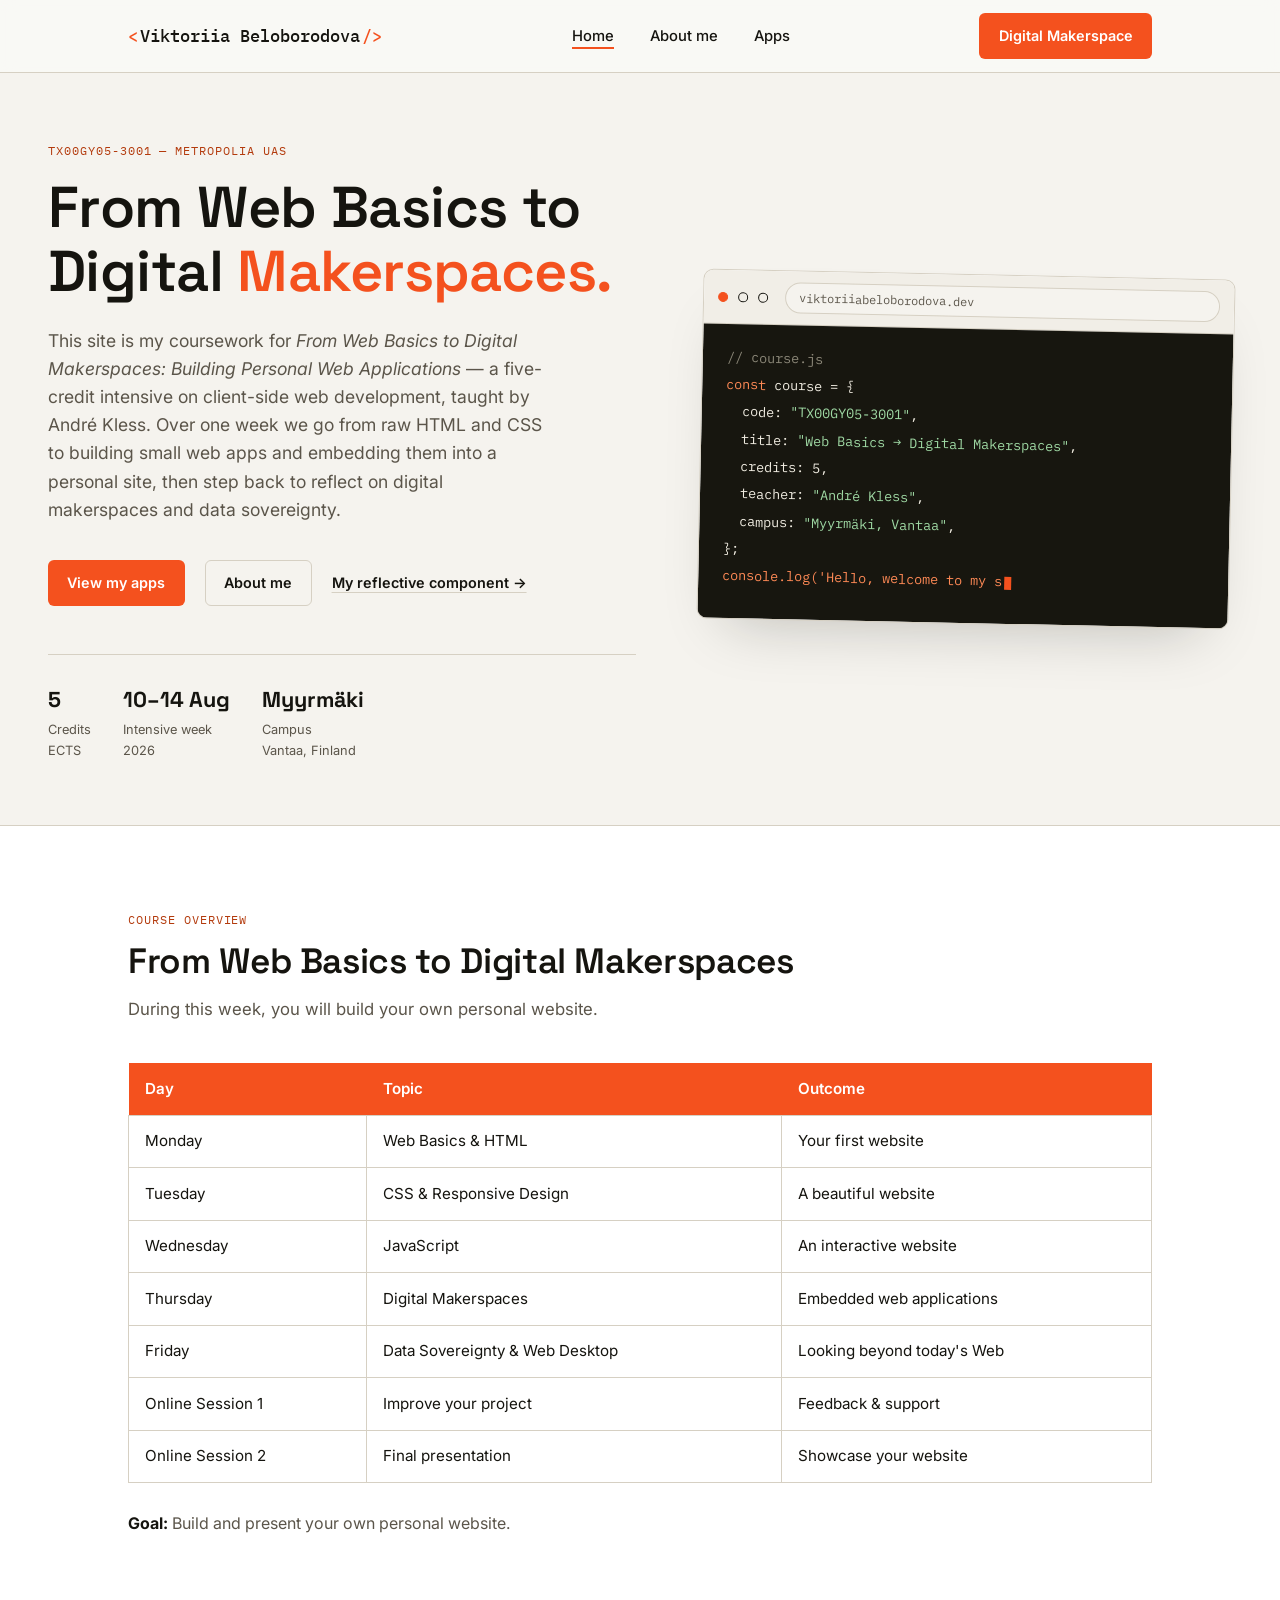
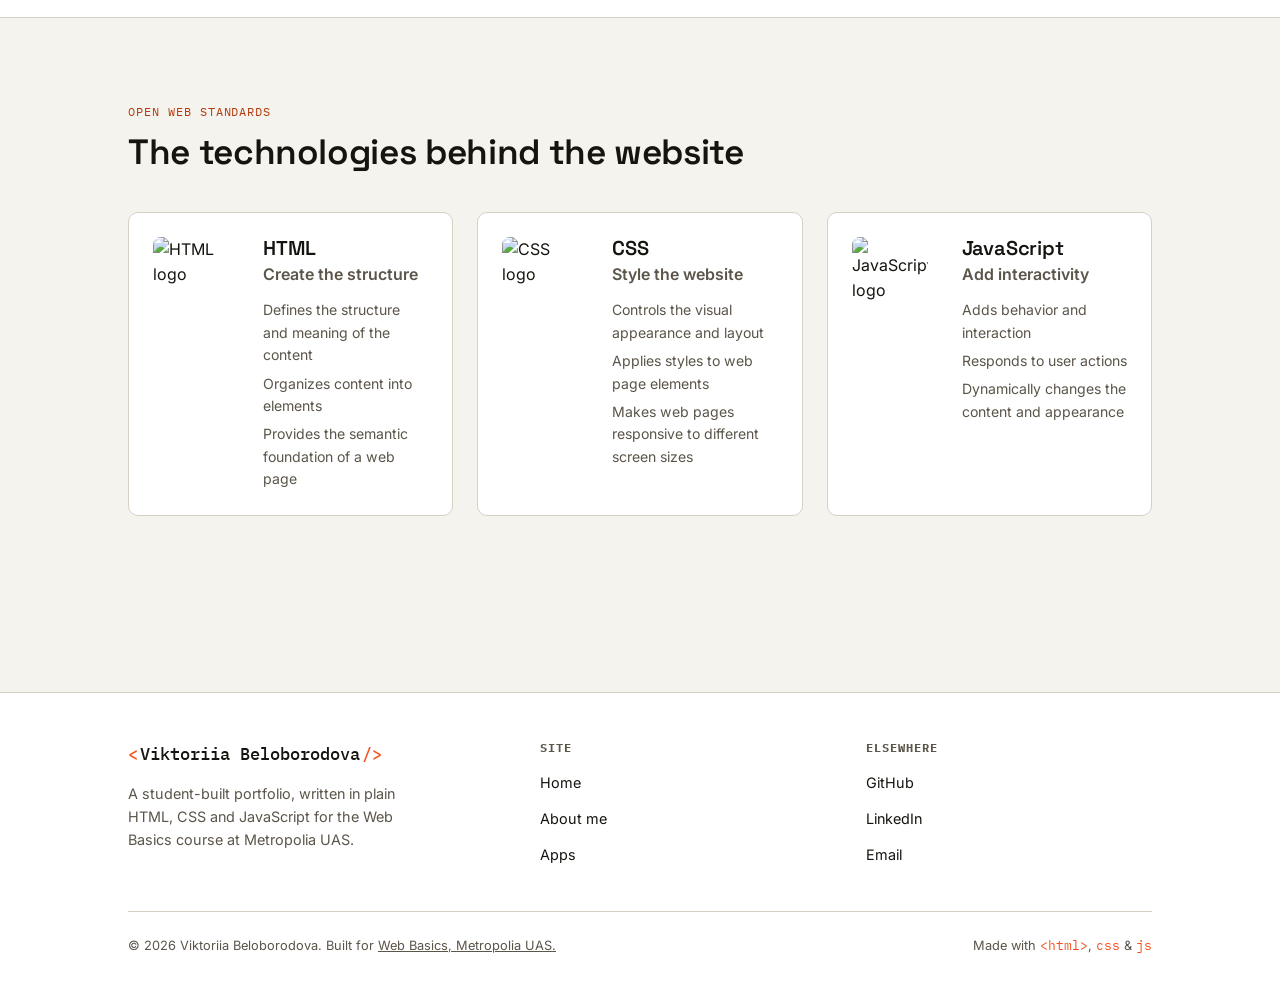
==== index.html @ 2a0fce4f "Add initial portfolio website structure and functionality" ====
<!DOCTYPE html>
<html lang="en">
<head>
  <meta charset="UTF-8" />
  <meta name="viewport" content="width=device-width, initial-scale=1.0" />
  <title>Viktoriia Beloborodova — Front-End Developer</title>
  <meta name="description" content="Personal portfolio of Viktoriia Beloborodova, a web basics student at Metropolia UAS building small, useful things with HTML, CSS and JavaScript." />

  <link rel="preconnect" href="https://fonts.googleapis.com">
  <link rel="preconnect" href="https://fonts.gstatic.com" crossorigin>
  <link href="https://fonts.googleapis.com/css2?family=Space+Grotesk:wght@500;600;700&family=Inter:wght@400;500;600&family=IBM+Plex+Mono:wght@400;500&display=swap" rel="stylesheet">
  <link rel="icon" href="assets/favicon.svg" type="image/svg+xml">

  <link rel="stylesheet" href="css/reset.css" />
  <link rel="stylesheet" href="css/styles.css" />
</head>
<body>
  <!-- === HEADER === -->
  <header class="site-header">
    <div class="wrap">
      <a href="index.html" class="logo" aria-label="Viktoriia Beloborodova, home">
        <span class="tag">&lt;</span>Viktoriia Beloborodova<span class="tag">/&gt;</span>
      </a>

      <nav class="main-nav" id="main-nav">
        <ul>
          <li><a class="main-nav-link" href="index.html" aria-current="page">Home</a></li>
          <li><a class="main-nav-link" href="about.html">About me</a></li>
          <li><a class="main-nav-link" href="apps.html">Apps</a></li>
        </ul>
        <div class="header-actions">
          <a href="https://ccmjs.github.io/digital-makerspace/?view=home&lang=en" class="btn btn-primary" target="_blank" rel="noopener noreferrer">Digital Makerspace</a>
        </div>
      </nav>
      
      <button class="nav-toggle" id="nav-toggle" aria-expanded="false" aria-controls="main-nav" aria-label="Toggle navigation menu">
        <span></span>
      </button>
    </div>
  </header>

  <main>
    <!-- === HERO === -->
    <section class="hero">
      <div class="wrap">
        <div class="hero-copy">
          <span class="eyebrow">TX00GY05-3001 — Metropolia UAS</span>
          <h1 class="hero-title">From Web Basics to<br>Digital <span class="accent">Makerspaces.</span></h1>
          <p class="hero-lede">
            This site is my coursework for <em>From Web Basics to Digital
            Makerspaces: Building Personal Web Applications</em> — a five-credit
            intensive on client-side web development, taught by André Kless.
            Over one week we go from raw HTML and CSS to building small web
            apps and embedding them into a personal site, then step back to
            reflect on digital makerspaces and data sovereignty.
          </p>

          <div class="hero-actions">
            <a href="apps.html" class="btn btn-primary">View my apps</a>
            <a href="about.html" class="btn btn-ghost">About me</a>
            <a href="" class="link-inline">My reflective component →</a>
          </div>

          <div class="hero-meta">
            <div>
              <strong>5</strong>
              <span>Credits<br>ECTS</span>
            </div>
            <div>
              <strong>10–14 Aug</strong>
              <span>Intensive week<br>2026</span>
            </div>
            <div>
              <strong>Myyrmäki</strong>
              <span>Campus<br>Vantaa, Finland</span>
            </div>
          </div>
        </div>

        <div class="browser-mock" aria-hidden="true">
          <div class="browser-chrome">
            <span class="browser-dot filled"></span>
            <span class="browser-dot"></span>
            <span class="browser-dot"></span>
            <span class="browser-address">viktoriiabeloborodova.dev</span>
          </div>
          <div class="browser-body">
            <span class="line comment">// course.js</span>
            <span class="line"><span class="tag">const</span> course = {</span>
            <span class="line">&nbsp;&nbsp;code: <span class="str">"TX00GY05-3001"</span>,</span>
            <span class="line">&nbsp;&nbsp;title: <span class="str">"Web Basics → Digital Makerspaces"</span>,</span>
            <span class="line">&nbsp;&nbsp;credits: 5,</span>
            <span class="line">&nbsp;&nbsp;teacher: <span class="str">"André Kless"</span>,</span>
            <span class="line">&nbsp;&nbsp;campus: <span class="str">"Myyrmäki, Vantaa"</span>,</span>
            <span class="line">};</span>
            <span class="line"></span>
            <span class="line" id="typed-line"></span>
          </div>
        </div>
      </div>
    </section>

    <section class="course-overview">
      <div class="wrap">
        <div class="section-heading">
          <span class="eyebrow">COURSE OVERVIEW</span>
          <h2>From Web Basics to Digital Makerspaces</h2>
          <p>
            During this week, you will build your own personal website.
          </p>
        </div>

        <div class="course-table-wrap">
          <table class="course-table">
            <thead>
              <tr>
                <th>Day</th>
                <th>Topic</th>
                <th>Outcome</th>
              </tr>
            </thead>
            <tbody>
              <tr>
                <td>Monday</td>
                <td>Web Basics &amp; HTML</td>
                <td>Your first website</td>
              </tr>
              <tr>
                <td>Tuesday</td>
                <td>CSS &amp; Responsive Design</td>
                <td>A beautiful website</td>
              </tr>
              <tr>
                <td>Wednesday</td>
                <td>JavaScript</td>
                <td>An interactive website</td>
              </tr>
              <tr>
                <td>Thursday</td>
                <td>Digital Makerspaces</td>
                <td>Embedded web applications</td>
              </tr>
              <tr>
                <td>Friday</td>
                <td>Data Sovereignty &amp; Web Desktop</td>
                <td>Looking beyond today's Web</td>
              </tr>
              <tr>
                <td>Online Session 1</td>
                <td>Improve your project</td>
                <td>Feedback &amp; support</td>
              </tr>
              <tr>
                <td>Online Session 2</td>
                <td>Final presentation</td>
                <td>Showcase your website</td>
              </tr>
            </tbody>
          </table>
        </div>

        <div class="course-goal">
          <strong>Goal:</strong> Build and present your own personal website.
        </div>
      </div>
    </section>


    <section class="web-standards">
      <div class="wrap">
        <div class="section-heading">
          <span class="eyebrow">OPEN WEB STANDARDS</span>
          <h2>The technologies behind the website</h2>
        </div>

        <div class="standards-grid">

          <article class="standard-card">
            <img class="standard-icon" src="https://cdn.simpleicons.org/html5/E34F26" alt="HTML logo" />

            <div>
              <h3>HTML</h3>
              <p class="standard-title">Create the structure</p>
              <ul>
                <li>Defines the structure and meaning of the content</li>
                <li>Organizes content into elements</li>
                <li>Provides the semantic foundation of a web page</li>
              </ul>
            </div>
          </article>

          <article class="standard-card">
            <img class="standard-icon" src="https://cdn.simpleicons.org/css/1572B6" alt="CSS logo" />

            <div>
              <h3>CSS</h3>
              <p class="standard-title">Style the website</p>
              <ul>
                <li>Controls the visual appearance and layout</li>
                <li>Applies styles to web page elements</li>
                <li>Makes web pages responsive to different screen sizes</li>
              </ul>
            </div>
          </article>

          <article class="standard-card">
            <img class="standard-icon" src="https://cdn.simpleicons.org/javascript/F7DF1E" alt="JavaScript logo" />

            <div>
              <h3>JavaScript</h3>
              <p class="standard-title">Add interactivity</p>
              <ul>
                <li>Adds behavior and interaction</li>
                <li>Responds to user actions</li>
                <li>Dynamically changes the content and appearance</li>
              </ul>
            </div>
          </article>

        </div>
      </div>
    </section>
  </main>

  <!-- === FOOTER === -->
  <footer class="site-footer">
    <div class="wrap">
      <div class="footer-grid">
        <div class="footer-brand">
          <a href="index.html" class="logo">
            <span class="tag">&lt;</span>Viktoriia Beloborodova<span class="tag">/&gt;</span>
          </a>
          <p>A student-built portfolio, written in plain HTML, CSS and JavaScript for the Web Basics course at Metropolia UAS.</p>
        </div>

        <div class="footer-col">
          <h4>Site</h4>
          <ul>
            <li><a href="index.html">Home</a></li>
            <li><a href="about.html">About me</a></li>
            <li><a href="apps.html">Apps</a></li>
          </ul>
        </div>

        <div class="footer-col">
          <h4>Elsewhere</h4>
          <ul>
            <li><a href="https://github.com/" target="_blank" rel="noopener">GitHub</a></li>
            <li><a href="https://linkedin.com/" target="_blank" rel="noopener">LinkedIn</a></li>
            <li><a href="mailto:viktoriia.beloborodova@example.com">Email</a></li>
          </ul>
        </div>
      </div>

      <div class="footer-bottom">
        <span>© <span id="year"></span> Viktoriia Beloborodova. Built for <a href="https://www.metropolia.fi/en/study-at-metropolia/summer-studies/ict" target="_blank" rel="noopener">Web Basics, Metropolia UAS.</a></span>
        <span class="made-with">Made with <span class="tag">&lt;html&gt;</span>, <span class="tag">css</span> &amp; <span class="tag">js</span></span>
      </div>
    </div>
  </footer>

  <script src="js/script.js"></script>
</body>
</html>
---- css/styles.css ----
/* ============================================================
  DESIGN TOKENS
  ============================================================ */
:root {
  /* Color */
  --color-bg: #f5f3ee;
  --color-bg-alt: #ffffff;
  --color-text: #15140f;
  --color-text-muted: #5b554a;
  --color-line: #d6d0c3;
  --color-orange: #f4511e;
  --color-orange-deep: #b33a0c;
  --color-orange-tint: #ffe3d5;

  /* Type */
  --font-display: "Space Grotesk", "Arial Narrow", sans-serif;
  --font-body: "Inter", -apple-system, BlinkMacSystemFont, sans-serif;
  --font-mono: "IBM Plex Mono", "Courier New", monospace;

  /* Layout */
  --max-width: 1120px;
  --max-width-hero: 1300px;
  --gutter: 3rem;
  --radius: 6px;
}

/* ============================================================
   HEADER
   ============================================================ */
.site-header {
  position: sticky;
  top: 0;
  z-index: 100;
  background: rgba(250, 249, 246, 0.85);
  backdrop-filter: blur(8px);
  border-bottom: 1px solid var(--color-line);
}

.site-header .wrap {
  display: flex;
  align-items: center;
  justify-content: space-between;
  height: 72px;
}

.logo {
  font-family: var(--font-mono);
  font-size: 1.05rem;
  font-weight: 500;
  text-decoration: none;
  color: var(--color-text);
  display: inline-flex;
  align-items: baseline;
  gap: 2px;
  z-index: 101;
}

.logo .tag {
  color: var(--color-orange);
}

.nav-toggle {
  display: none;
  background: none;
  border: 1px solid var(--color-line);
  border-radius: var(--radius);
  width: 40px;
  height: 40px;
  cursor: pointer;
  align-items: center;
  justify-content: center;
}

.nav-toggle span,
.nav-toggle span::before,
.nav-toggle span::after {
  content: "";
  display: block;
  width: 18px;
  height: 2px;
  background: var(--color-text);
  position: relative;
  transition: transform 0.2s ease, opacity 0.2s ease;
}

.nav-toggle span::before {
  position: absolute;
  top: -6px;
}

.nav-toggle span::after {
  position: absolute;
  top: 6px;
}

.main-nav {
  display: contents;
}

.main-nav ul {
  display: flex;
  gap: 2.25rem;
}

.main-nav-link {
  text-decoration: none;
  font-size: 0.925rem;
  font-weight: 500;
  color: var(--color-text);
  position: relative;
  padding-bottom: 4px;
}

.main-nav-link::after {
  content: "";
  position: absolute;
  left: 0;
  bottom: 0;
  width: 0;
  height: 2px;
  background: var(--color-orange);
  transition: width 0.2s ease;
}

.main-nav-link:hover::after,
.main-nav-link:focus-visible::after,
.main-nav-link[aria-current="page"]::after {
  width: 100%;
}

.header-actions {
  display: flex;
  align-items: center;
  gap: 1.5rem;
}

.btn {
  display: inline-flex;
  align-items: center;
  gap: 0.5rem;
  font-weight: 600;
  font-size: 0.9rem;
  text-decoration: none;
  padding: 0.65rem 1.15rem !important;
  border-radius: var(--radius);
  border: 1px solid transparent;
  cursor: pointer;
  transition: transform 0.15s ease, background 0.15s ease, border-color 0.15s ease;
}

.btn-primary {
  background: var(--color-orange);
  color: #fff !important;
}

.btn-primary:hover {
  background: var(--color-orange-deep);
  transform: translateY(-1px);
}

.btn-ghost {
  border-color: var(--color-line);
  color: var(--color-text);
  background: transparent;
}

.btn-ghost:hover {
  border-color: var(--color-orange);
  color: var(--color-orange-deep);
}

/* ============================================================
   SCROLL TO TOP
  ============================================================ */
.scroll-top-btn {
  position: fixed;
  right: 1.25rem;
  bottom: 1.25rem;
  width: 48px;
  height: 48px;
  border: 1px solid var(--color-line);
  border-radius: 50%;
  background: var(--color-bg-alt);
  color: var(--color-text);
  box-shadow: 0 14px 30px rgba(21, 20, 15, 0.18);
  display: grid;
  place-items: center;
  cursor: pointer;
  opacity: 0;
  transform: translateY(10px);
  pointer-events: none;
  transition: opacity 0.2s ease, transform 0.2s ease, border-color 0.2s ease, background 0.2s ease;
  z-index: 60;
}

.scroll-top-btn:hover,
.scroll-top-btn:focus-visible {
  border-color: var(--color-orange);
  background: var(--color-orange-tint);
  outline: none;
}

.scroll-top-btn.is-visible {
  opacity: 1;
  transform: translateY(0);
  pointer-events: auto;
}

/* === HERO === */
section {
  padding: 2rem 0;
}
.hero {
  padding: 4rem 0;
  overflow: hidden;
}

.hero .wrap {
  display: grid;
  grid-template-columns: 1.05fr 0.95fr;
  gap: 4rem;
  align-items: center;
  max-width: var(--max-width-hero);
}

.hero-copy .eyebrow {
  margin-bottom: 1rem;
  display: inline-block;
}

.hero-title {
  font-size: 3.6rem;
  font-weight: 600;
}

.hero-title .accent {
  color: var(--color-orange);
}

.hero-lede {
  margin-top: 1.5rem;
  max-width: 46ch;
  font-size: 1.1rem;
  color: var(--color-text-muted);
}

.hero-actions {
  display: flex;
  align-items: center;
  gap: 1.25rem;
  margin-top: 2.25rem;
  flex-wrap: wrap;
}

.hero-actions .link-inline {
  font-size: 0.9rem;
  font-weight: 600;
  text-decoration: underline;
  text-decoration-color: var(--color-line);
  text-underline-offset: 4px;
}

.hero-actions .link-inline:hover {
  text-decoration-color: var(--color-orange);
}

.hero-meta {
  display: flex;
  gap: 2rem;
  margin-top: 3rem;
  padding-top: 1.75rem;
  border-top: 1px solid var(--color-line);
}

.hero-meta div {
  display: flex;
  flex-direction: column;
  gap: 0.2rem;
}

.hero-meta strong {
  font-family: var(--font-display);
  font-size: 1.35rem;
}

.hero-meta span {
  font-size: 0.8rem;
  color: var(--color-text-muted);
}

/* --- Signature element: browser-window console mock --- */
.browser-mock {
  background: var(--color-bg-alt);
  border: 1px solid var(--color-line);
  border-radius: 10px;
  box-shadow: 0 30px 60px -30px rgba(21, 20, 15, 0.25);
  overflow: hidden;
  transform: rotate(1.2deg);
}

.browser-chrome {
  display: flex;
  align-items: center;
  gap: 0.6rem;
  padding: 0.7rem 0.9rem;
  border-bottom: 1px solid var(--color-line);
  background: #f1eee7;
}

.browser-dot {
  width: 10px;
  height: 10px;
  border-radius: 50%;
  border: 1.5px solid var(--color-text);
  background: transparent;
}

.browser-dot.filled {
  background: var(--color-orange);
  border-color: var(--color-orange);
}

.browser-address {
  margin-left: 0.5rem;
  flex: 1;
  font-family: var(--font-mono);
  font-size: 0.75rem;
  color: var(--color-text-muted);
  background: var(--color-bg);
  border: 1px solid var(--color-line);
  border-radius: 20px;
  padding: 0.3rem 0.8rem;
}

.browser-body {
  padding: 1.4rem 1.5rem 1.6rem;
  font-family: var(--font-mono);
  font-size: 0.85rem;
  background: #17160f;
  color: #f1ede2;
  min-height: 260px;
}

.browser-body .line {
  display: block;
  white-space: pre-wrap;
  margin-bottom: 0.35rem;
}

.browser-body .tag {
  color: #ff8a56;
}

.browser-body .attr {
  color: #f2c265;
}

.browser-body .str {
  color: #9fd9a4;
}

.browser-body .comment {
  color: #8b8778;
}

.browser-body .cursor {
  display: inline-block;
  width: 7px;
  height: 1em;
  background: var(--color-orange);
  vertical-align: text-bottom;
  margin-left: 2px;
  animation: blink 1s step-end infinite;
}

@keyframes blink {
  50% {
    opacity: 0;
  }
}

/* ============================================================
   FOOTER
   ============================================================ */
.site-footer {
  border-top: 1px solid var(--color-line);
  margin-top: 6rem;
  padding-block: 3rem 2rem;
  background: var(--color-bg-alt);
}

.footer-grid {
  display: grid;
  grid-template-columns: 1.3fr 1fr 1fr;
  gap: 2.5rem;
}

.footer-brand .logo {
  margin-bottom: 0.9rem;
}

.footer-brand p {
  color: var(--color-text-muted);
  max-width: 32ch;
  font-size: 0.9rem;
}

.footer-col h4 {
  font-family: var(--font-mono);
  font-size: 0.75rem;
  text-transform: uppercase;
  letter-spacing: 0.08em;
  color: var(--color-text-muted);
  margin-bottom: 1rem;
}

.footer-col ul {
  display: flex;
  flex-direction: column;
  gap: 0.65rem;
}

.footer-col a {
  text-decoration: none;
  font-size: 0.9rem;
}

.footer-col a:hover {
  color: var(--color-orange-deep);
}

.footer-bottom {
  margin-top: 2.75rem;
  padding-top: 1.5rem;
  border-top: 1px solid var(--color-line);
  display: flex;
  justify-content: space-between;
  align-items: center;
  flex-wrap: wrap;
  gap: 1rem;
  font-size: 0.8rem;
  color: var(--color-text-muted);
}

.footer-bottom .made-with .tag {
  color: var(--color-orange);
  font-family: var(--font-mono);
}

/* ============================================================
   RESPONSIVE
   ============================================================ */
@media (max-width: 860px) {
  .nav-open {
    overflow: hidden;
  }

  .site-header {
    position: relative;
    z-index: 100;
  }

  .main-nav {
    display: block;
    position: fixed;
    left: auto;
    right: -100%;
    width: 100%;
    top: 72px;
    background: var(--color-bg);
    padding: 2rem var(--gutter);
    transition: right 0.25s ease;
    z-index: 10;
    box-sizing: border-box;
    border-bottom: 2px solid var(--color-orange);
  }

  .main-nav.open {
    transition: right 0.25s ease;
    right: 0;
    z-index: 10;
  }

  .main-nav ul {
    flex-direction: column;
    gap: 1rem;
    margin-bottom: 1.5rem;
  }

  .main-nav a {
    font-size: 1.1rem;
  }

  .nav-toggle {
    display: inline-flex;
    z-index: 101;
  }

  .header-actions .btn-ghost {
    display: none;
  }

  .hero .wrap {
    grid-template-columns: 1fr;
  }

  .browser-mock {
    transform: none;
  }

  .footer-grid {
    grid-template-columns: 1fr;
    gap: 2rem;
  }
}

.nav-open .nav-toggle span {
  background: transparent;
}

.nav-open .nav-toggle span::before {
  transform: rotate(45deg);
  top: 0;
}

.nav-open .nav-toggle span::after {
  transform: rotate(-45deg);
  top: 0;
}

/* ============================================================
   INNER PAGE HERO (About / Apps)
   ============================================================ */
.page-hero {
  padding-block: 4.5rem 3rem;
  border-bottom: 1px solid var(--color-line);
}

.page-hero .eyebrow {
  margin-bottom: 0.9rem;
  display: inline-block;
}

.page-hero h1 {
  font-size: 3rem;
  font-weight: 600;
  max-width: 20ch;
}

.page-hero .accent {
  color: var(--color-orange);
}

.page-hero p {
  margin-top: 1.1rem;
  max-width: 56ch;
  font-size: 1.05rem;
  color: var(--color-text-muted);
}

.page-hero-grid {
  display: grid;
  grid-template-columns: 1.2fr 0.8fr;
  gap: 3.5rem;
  align-items: center;
}

.hero-photo-frame {
  position: relative;
  justify-self: end;
  width: min(100%, 320px);
  border: 1px solid var(--color-line);
  background: var(--color-bg-alt);
  border-radius: 10px;
  padding: 0.6rem;
  box-shadow: 0 24px 48px -28px rgba(21, 20, 15, 0.25);
  transform: rotate(-1.4deg);
}

.hero-photo-frame::before {
  content: "";
  position: absolute;
  top: -8px;
  right: -8px;
  width: 34px;
  height: 34px;
  background: var(--color-orange);
  border-radius: 50%;
  border: 3px solid var(--color-bg);
  z-index: 1;
}

.hero-photo-frame img {
  width: 100%;
  aspect-ratio: 4 / 5;
  object-fit: cover;
  border-radius: 6px;
  display: block;
  background: var(--color-orange-tint);
}

@media (max-width: 860px) {
  .page-hero-grid {
    grid-template-columns: 1fr;
  }

  .hero-photo-frame {
    justify-self: start;
    transform: none;
    width: min(100%, 240px);
  }
}

/* ============================================================
   ABOUT PAGE
   ============================================================ */
.about-grid {
  padding-block: 4rem;
}

.about-grid .wrap {
  display: grid;
  grid-template-columns: 1fr 0.85fr;
  gap: 4rem;
  align-items: start;
}

h2 {
  font-size: 1.5rem;
  font-weight: 600;
  margin-bottom: 1rem;
}

.about-copy p + h2 {
  margin-top: 2.5rem;
}

.about-copy p {
  color: var(--color-text-muted);
  max-width: 62ch;
}

.about-copy p + p {
  margin-top: 1rem;
}

/* Profile card: reuses the "object literal" motif from the hero */
.profile-card {
  background: var(--color-bg-alt);
  border: 1px solid var(--color-line);
  border-radius: 10px;
  overflow: hidden;
  box-shadow: 0 24px 48px -28px rgba(21, 20, 15, 0.2);
}

.profile-card-head {
  padding: 1rem 1.25rem;
  border-bottom: 1px solid var(--color-line);
  background: #f1eee7;
  font-family: var(--font-mono);
  font-size: 0.78rem;
  color: var(--color-text-muted);
}

.profile-card-body {
  padding: 1.5rem;
}

.profile-avatar {
  width: 68px;
  height: 68px;
  border-radius: 50%;
  background: var(--color-orange-tint);
  border: 1.5px solid var(--color-orange);
  color: var(--color-orange-deep);
  font-family: var(--font-display);
  font-weight: 600;
  font-size: 1.4rem;
  display: flex;
  align-items: center;
  justify-content: center;
  margin-bottom: 1rem;
}

.profile-card h3 {
  font-size: 1.15rem;
  font-weight: 600;
}

.profile-role {
  font-size: 0.85rem;
  color: var(--color-text-muted);
  margin-top: 0.2rem;
}

.profile-facts {
  margin-top: 1.25rem;
  padding-top: 1.1rem;
  border-top: 1px solid var(--color-line);
  display: flex;
  flex-direction: column;
  gap: 0.6rem;
}

.profile-facts li {
  display: flex;
  justify-content: space-between;
  font-size: 0.85rem;
}

.profile-facts span:first-child {
  color: var(--color-text-muted);
}

.profile-facts span:last-child {
  font-weight: 500;
  text-align: right;
}

/* Skills */
.skills {
  margin-top: 1.75rem;
  display: flex;
  flex-direction: column;
  gap: 1rem;
}

.skill-row {
  display: grid;
  grid-template-columns: 90px 1fr;
  align-items: center;
  gap: 1rem;
  font-size: 0.85rem;
}

.skill-track {
  height: 6px;
  border-radius: 4px;
  background: var(--color-orange-tint);
  overflow: hidden;
}

.skill-fill {
  height: 100%;
  background: var(--color-orange);
  border-radius: 4px;
}

/* Timeline */
.timeline {
  margin-top: 1.75rem;
  border-left: 2px solid var(--color-line);
  padding-left: 1.2rem;
  display: flex;
  flex-direction: column;
  gap: 1rem;
}

.timeline-item {
  position: relative;
}

.timeline-item::before {
  content: "";
  position: absolute;
  left: -1.56rem;
  top: 2rem;
  width: 10px;
  height: 10px;
  border-radius: 50%;
  background: var(--color-orange);
  border: 2px solid var(--color-bg-alt);
  box-shadow: 0 0 0 1px var(--color-orange);
}

.timeline-item .eyebrow {
  margin-bottom: 0.9rem;
}

.timeline-item h4 {
  font-family: var(--font-display);
  font-size: 1.02rem;
  font-weight: 600;
  margin-bottom: 0.5rem;
}

.timeline-item p {
  font-size: 0.9rem;
  color: var(--color-text-muted);
}

/* Reflection */
.reflection {
  background: var(--color-bg-alt);
  border-top: 1px solid var(--color-line);
  border-bottom: 1px solid var(--color-line);
  padding-block: 5rem;
}

.reflection .wrap {
  display: grid;
  grid-template-columns: 0.7fr 1.3fr;
  gap: 4rem;
}

.reflection-heading .eyebrow {
  margin-bottom: 0.9rem;
  display: inline-block;
}

.reflection-heading h2 {
  font-size: 2.1rem;
  font-weight: 600;
  max-width: 16ch;
}

.reflection-body p {
  color: var(--color-text-muted);
  max-width: 68ch;
}

.reflection-body p + p {
  margin-top: 1.1rem;
}

.reflection-body strong {
  color: var(--color-text);
  font-weight: 600;
}

.pull-quote {
  margin: 1.75rem 0;
  padding-left: 1.25rem;
  border-left: 3px solid var(--color-orange);
  font-family: var(--font-display);
  font-size: 1.15rem;
  font-weight: 500;
  max-width: 52ch;
  color: var(--color-text);
}

/* ============================================================
   APPS PAGE
   ============================================================ */
.apps-grid {
  padding-block: 4rem 6rem;
}

.apps-grid .wrap {
  display: grid;
  grid-template-columns: repeat(2, 1fr);
  gap: 1.75rem;
}

.app-card {
  background: var(--color-bg-alt);
  border: 1px solid var(--color-line);
  border-radius: 10px;
  overflow: hidden;
  display: flex;
  flex-direction: column;
}

.app-card:first-child {
  grid-column: 1 / -1;
}

.app-card-head {
  display: flex;
  align-items: flex-start;
  justify-content: space-between;
  gap: 1rem;
  padding: 1.35rem 1.5rem 1.1rem;
  border-bottom: 1px solid var(--color-line);
}

.app-card-head h3 {
  font-size: 1.1rem;
  font-weight: 600;
}

.app-card-head p {
  margin-top: 0.35rem;
  font-size: 0.85rem;
  color: var(--color-text-muted);
  max-width: 42ch;
}

.app-tag {
  font-family: var(--font-mono);
  font-size: 0.68rem;
  text-transform: uppercase;
  letter-spacing: 0.06em;
  color: var(--color-orange-deep);
  background: var(--color-orange-tint);
  border-radius: 20px;
  padding: 0.3rem 0.7rem;
  white-space: nowrap;
}

.app-body {
  padding: 1.5rem;
  flex: 1;
}

/* --- Focus timer widget --- */
.timer-widget {
  display: flex;
  align-items: center;
  gap: 3rem;
  flex-wrap: wrap;
}

.timer-face {
  width: 150px;
  height: 150px;
  border-radius: 50%;
  border: 6px solid var(--color-orange-tint);
  display: flex;
  align-items: center;
  justify-content: center;
  position: relative;
  flex-shrink: 0;
}

.timer-ring {
  position: absolute;
  inset: -6px;
  border-radius: 50%;
}

.timer-time {
  font-family: var(--font-display);
  font-size: 2rem;
  font-weight: 600;
  z-index: 1;
}

.timer-controls {
  display: flex;
  flex-direction: column;
  gap: 0.9rem;
  min-width: 220px;
}

.timer-modes {
  display: flex;
  gap: 0.5rem;
}

.mode-btn {
  flex: 1;
  border: 1px solid var(--color-line);
  background: var(--color-bg);
  border-radius: var(--radius);
  padding: 0.5rem 0.4rem;
  font-size: 0.78rem;
  font-weight: 600;
  cursor: pointer;
  color: var(--color-text-muted);
}

.mode-btn.active {
  border-color: var(--color-orange);
  color: var(--color-orange-deep);
  background: var(--color-orange-tint);
}

.timer-actions {
  display: flex;
  gap: 0.6rem;
}

.timer-actions .btn {
  padding: 0.55rem 1rem;
  font-size: 0.85rem;
}

.timer-status {
  font-size: 0.8rem;
  color: var(--color-text-muted);
  font-family: var(--font-mono);
}

/* --- Unit converter widget --- */
.converter-widget .field-row {
  display: grid;
  grid-template-columns: 1fr 1fr;
  gap: 1rem;
}

.field {
  display: flex;
  flex-direction: column;
  gap: 0.4rem;
}

.field label {
  font-size: 0.75rem;
  font-family: var(--font-mono);
  text-transform: uppercase;
  letter-spacing: 0.05em;
  color: var(--color-text-muted);
}

.field input,
.field select {
  border: 1px solid var(--color-line);
  border-radius: var(--radius);
  padding: 0.65rem 0.8rem;
  font-size: 0.95rem;
  font-family: var(--font-mono);
  background: var(--color-bg);
  color: var(--color-text);
}

.converter-results {
  margin-top: 1.25rem;
  display: grid;
  grid-template-columns: repeat(3, 1fr);
  gap: 0.75rem;
}

.result-chip {
  border: 1px solid var(--color-line);
  border-radius: var(--radius);
  padding: 0.7rem 0.6rem;
  text-align: center;
}

.result-chip span {
  display: block;
}

.result-chip .val {
  font-family: var(--font-mono);
  font-weight: 600;
  font-size: 1.05rem;
}

.result-chip .unit {
  font-size: 0.7rem;
  color: var(--color-text-muted);
  text-transform: uppercase;
  letter-spacing: 0.05em;
  margin-top: 0.2rem;
}

/* --- Palette generator widget --- */
.palette-widget .btn {
  width: 100%;
  justify-content: center;
}

.palette-swatches {
  margin-top: 1.1rem;
  display: grid;
  grid-template-columns: repeat(5, 1fr);
  gap: 0.5rem;
}

.swatch {
  border: none;
  border-radius: var(--radius);
  height: 64px;
  cursor: pointer;
  position: relative;
  display: flex;
  align-items: flex-end;
  justify-content: center;
  padding-bottom: 0.4rem;
  transition: transform 0.15s ease;
}

.swatch:hover {
  transform: translateY(-3px);
}

.swatch .hex {
  font-family: var(--font-mono);
  font-size: 0.62rem;
  background: rgba(255, 255, 255, 0.85);
  padding: 0.1rem 0.35rem;
  border-radius: 4px;
  opacity: 0;
  transition: opacity 0.15s ease;
}

.swatch:hover .hex,
.swatch:focus-visible .hex {
  opacity: 1;
}

.palette-note {
  margin-top: 0.9rem;
  font-size: 0.78rem;
  color: var(--color-text-muted);
}

.palette-note .copied {
  color: var(--color-orange-deep);
  font-weight: 600;
}

/* ============================================================
   RESPONSIVE — inner pages
   ============================================================ */
@media (max-width: 860px) {
  .about-grid .wrap,
  .reflection .wrap {
    grid-template-columns: 1fr;
  }

  .apps-grid .wrap {
    grid-template-columns: 1fr;
  }

  .app-card:first-child {
    grid-column: auto;
  }

  .converter-results {
    grid-template-columns: 1fr 1fr;
  }

  .palette-swatches {
    grid-template-columns: repeat(3, 1fr);
  }

  .timer-widget {
    justify-content: center;
    text-align: center;
  }

  .timer-controls {
    align-items: center;
  }
  
}
/* ============================================================
  COURSE OVERVIEW
  ============================================================ */

.course-overview {
  padding-block: 5rem;
  background: var(--color-bg-alt);
  border-top: 1px solid var(--color-line);
  border-bottom: 1px solid var(--color-line);
}

.section-heading {
  max-width: 720px;
  margin-bottom: 2.5rem;
}

.section-heading .eyebrow {
  display: inline-block;
  margin-bottom: 0.75rem;
}

.section-heading h2 {
  font-size: 2.2rem;
  font-weight: 600;
}

.section-heading p {
  margin-top: 0.8rem;
  color: var(--color-text-muted);
  font-size: 1.05rem;
}

.course-table-wrap {
  overflow-x: auto;
}

.course-table {
  width: 100%;
  border-collapse: collapse;
  font-size: 0.95rem;
}

.course-table th {
  padding: 0.85rem 1rem;
  text-align: left;
  background: var(--color-orange);
  color: #fff;
  font-weight: 600;
}

.course-table td {
  padding: 0.85rem 1rem;
  border-bottom: 1px solid var(--color-line);
  border-left: 1px solid var(--color-line);
}

.course-table td:last-child {
  border-right: 1px solid var(--color-line);
}

.course-table tbody tr:first-child td {
  border-top: 1px solid var(--color-line);
}

.course-table tbody tr:hover {
  background: var(--color-orange-tint);
}

.course-goal {
  margin-top: 1.75rem;
  font-size: 1rem;
  color: var(--color-text-muted);
}

.course-goal strong {
  color: var(--color-text);
}


/* ============================================================
  OPEN WEB STANDARDS
  ============================================================ */

.web-standards {
  padding-block: 5rem;
}

.standards-grid {
  display: grid;
  grid-template-columns: repeat(3, 1fr);
  gap: 1.5rem;
}

.standard-card {
  display: grid;
  grid-template-columns: 90px 1fr;
  gap: 1.25rem;
  padding: 1.5rem;
  background: var(--color-bg-alt);
  border: 1px solid var(--color-line);
  border-radius: 10px;
}

.standard-icon {
  width: 76px;
  height: 76px;
  display: block;
  object-fit: contain;
  border-radius: 8px;
  background: transparent;
}

.standard-card h3 {
  font-size: 1.25rem;
  font-weight: 600;
}

.standard-title {
  margin-top: 0.2rem;
  font-weight: 600;
  color: var(--color-text-muted);
}

.standard-card ul {
  margin-top: 0.75rem;
  color: var(--color-text-muted);
  font-size: 0.88rem;
}

.standard-card li + li {
  margin-top: 0.35rem;
}


/* ============================================================
  COURSE RESPONSIVE
  ============================================================ */

@media (max-width: 860px) {
  .standards-grid {
    grid-template-columns: 1fr;
  }

  .standard-card {
    grid-template-columns: 80px 1fr;
  }
}

@media (max-width: 600px) {
  .course-overview,
  .web-standards {
    padding-block: 3.5rem;
  }

  .section-heading h2 {
    font-size: 1.8rem;
  }

  .course-table {
    min-width: 680px;
  }

  .standard-card {
    grid-template-columns: 1fr;
  }
}
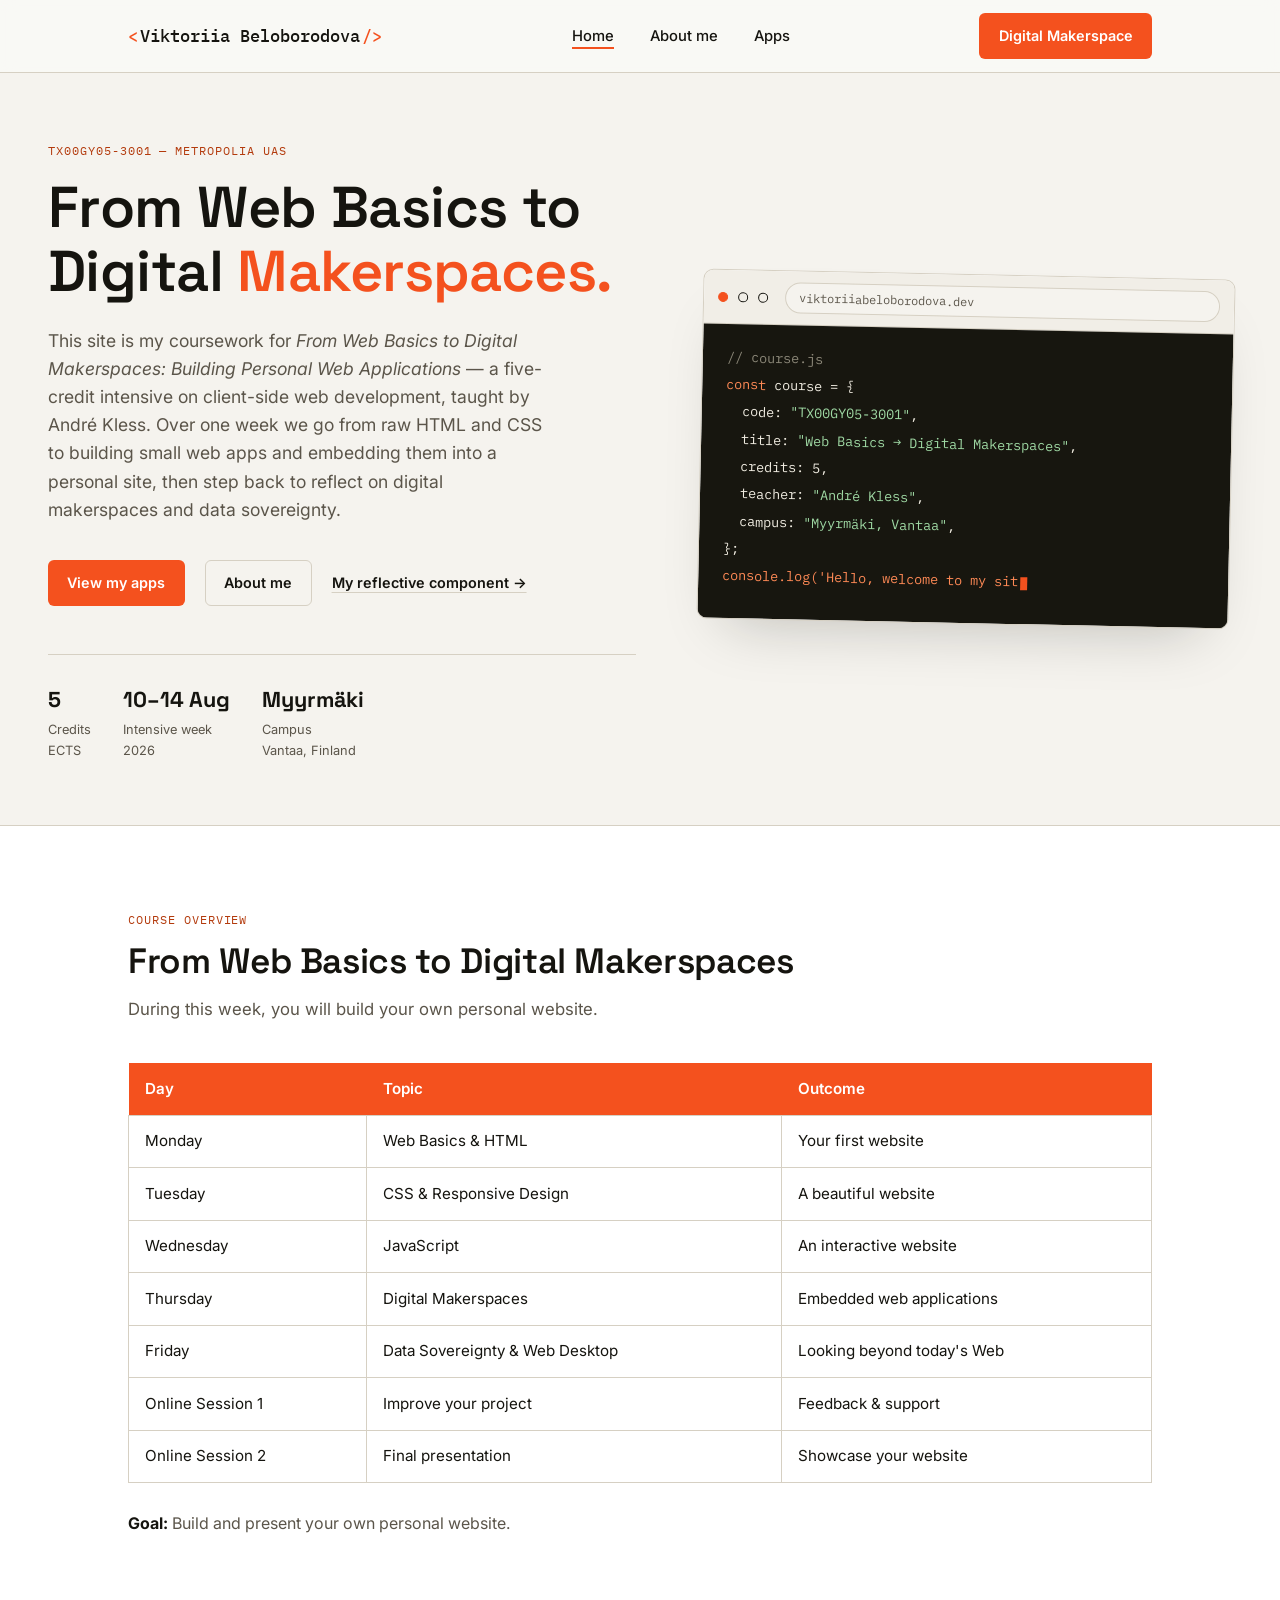
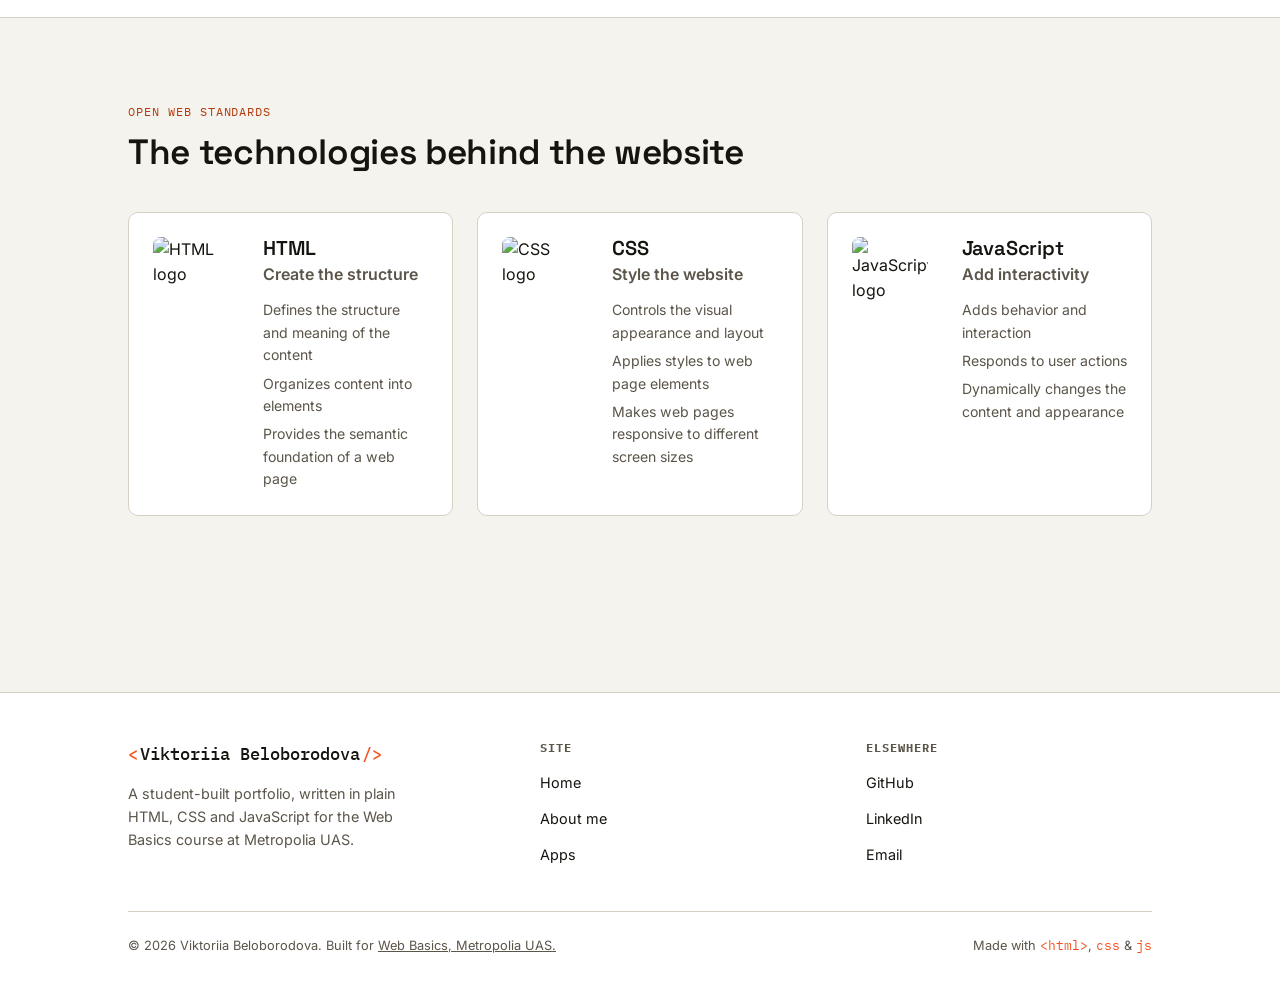
==== commit 87a25360: "Update font weights in stylesheet link for improved typography" ====
--- a/index.html
+++ b/index.html
@@ -8,7 +8,7 @@
 
   <link rel="preconnect" href="https://fonts.googleapis.com">
   <link rel="preconnect" href="https://fonts.gstatic.com" crossorigin>
-  <link href="https://fonts.googleapis.com/css2?family=Space+Grotesk:wght@500;600;700&family=Inter:wght@400;500;600&family=IBM+Plex+Mono:wght@400;500&display=swap" rel="stylesheet">
+  <link href="https://fonts.googleapis.com/css2?family=Space+Grotesk:wght@300..700&family=Inter:wght@400;500;600&family=IBM+Plex+Mono:wght@400;500&display=swap" rel="stylesheet">
   <link rel="icon" href="assets/favicon.svg" type="image/svg+xml">
 
   <link rel="stylesheet" href="css/reset.css" />
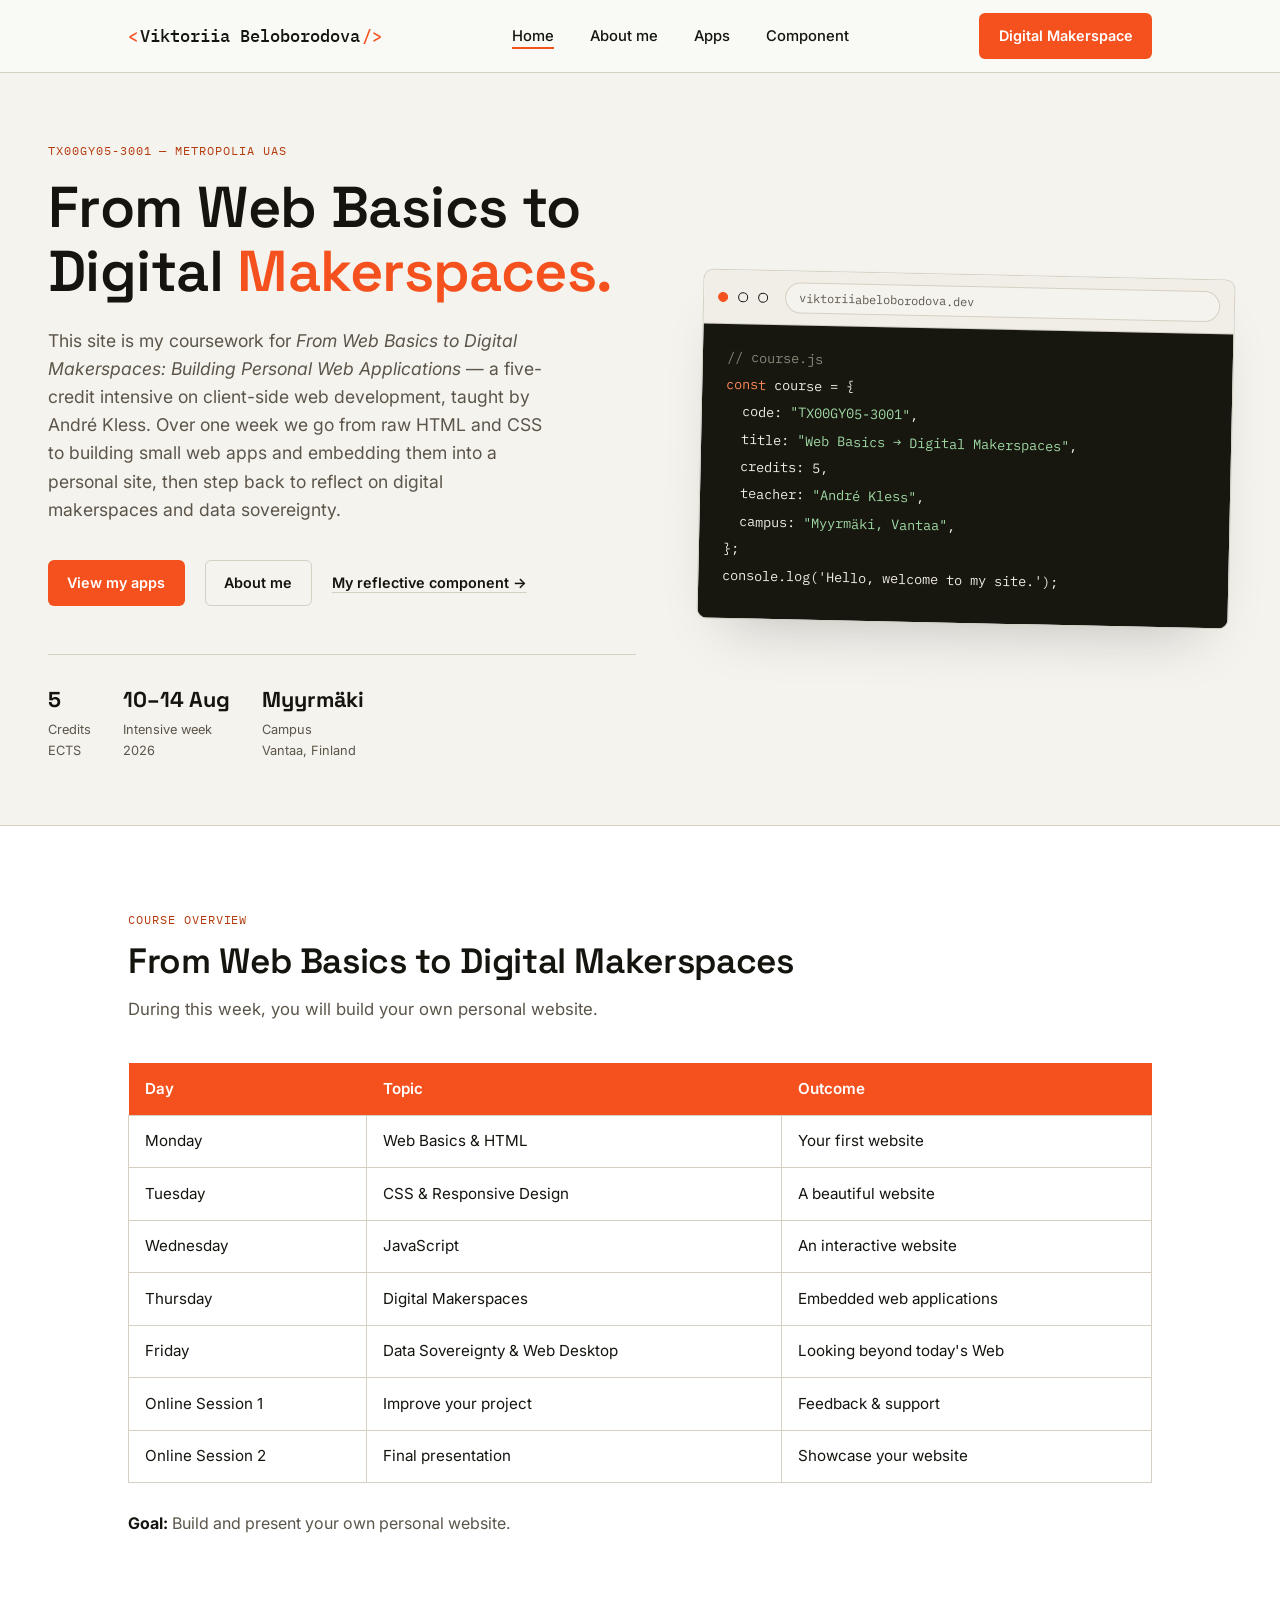
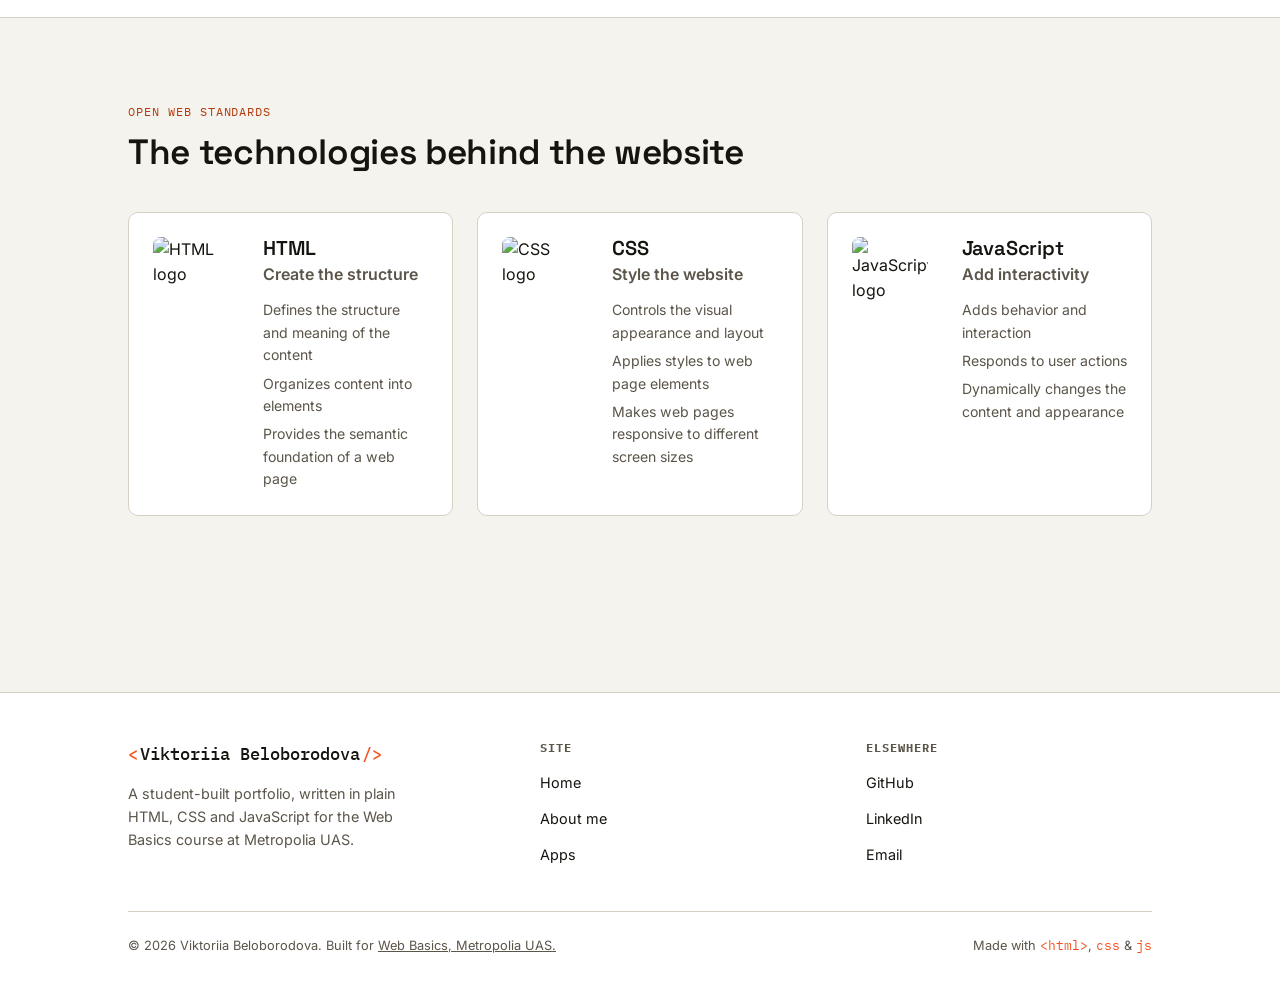
==== commit e11a2fd3: "feat: add new component page and update navigation" ====
--- a/index.html
+++ b/index.html
@@ -24,9 +24,10 @@
 
       <nav class="main-nav" id="main-nav">
         <ul>
-          <li><a class="main-nav-link" href="index.html" aria-current="page">Home</a></li>
-          <li><a class="main-nav-link" href="about.html">About me</a></li>
-          <li><a class="main-nav-link" href="apps.html">Apps</a></li>
+          <li><a href="index.html" class="main-nav-link" aria-current="page">Home</a></li>
+          <li><a href="about.html" class="main-nav-link">About me</a></li>
+          <li><a href="apps.html" class="main-nav-link">Apps</a></li>
+          <li><a href="component.html" class="main-nav-link">Component</a></li>
         </ul>
         <div class="header-actions">
           <a href="https://ccmjs.github.io/digital-makerspace/?view=home&lang=en" class="btn btn-primary" target="_blank" rel="noopener noreferrer">Digital Makerspace</a>
@@ -58,7 +59,7 @@
           <div class="hero-actions">
             <a href="apps.html" class="btn btn-primary">View my apps</a>
             <a href="about.html" class="btn btn-ghost">About me</a>
-            <a href="" class="link-inline">My reflective component →</a>
+            <a href="component.html" class="link-inline">My reflective component →</a>
           </div>
 
           <div class="hero-meta">
@@ -94,7 +95,7 @@
             <span class="line">&nbsp;&nbsp;campus: <span class="str">"Myyrmäki, Vantaa"</span>,</span>
             <span class="line">};</span>
             <span class="line"></span>
-            <span class="line" id="typed-line"></span>
+            <span class="line" id="typed-line">console.log('Hello, welcome to my site.');</span>
           </div>
         </div>
       </div>
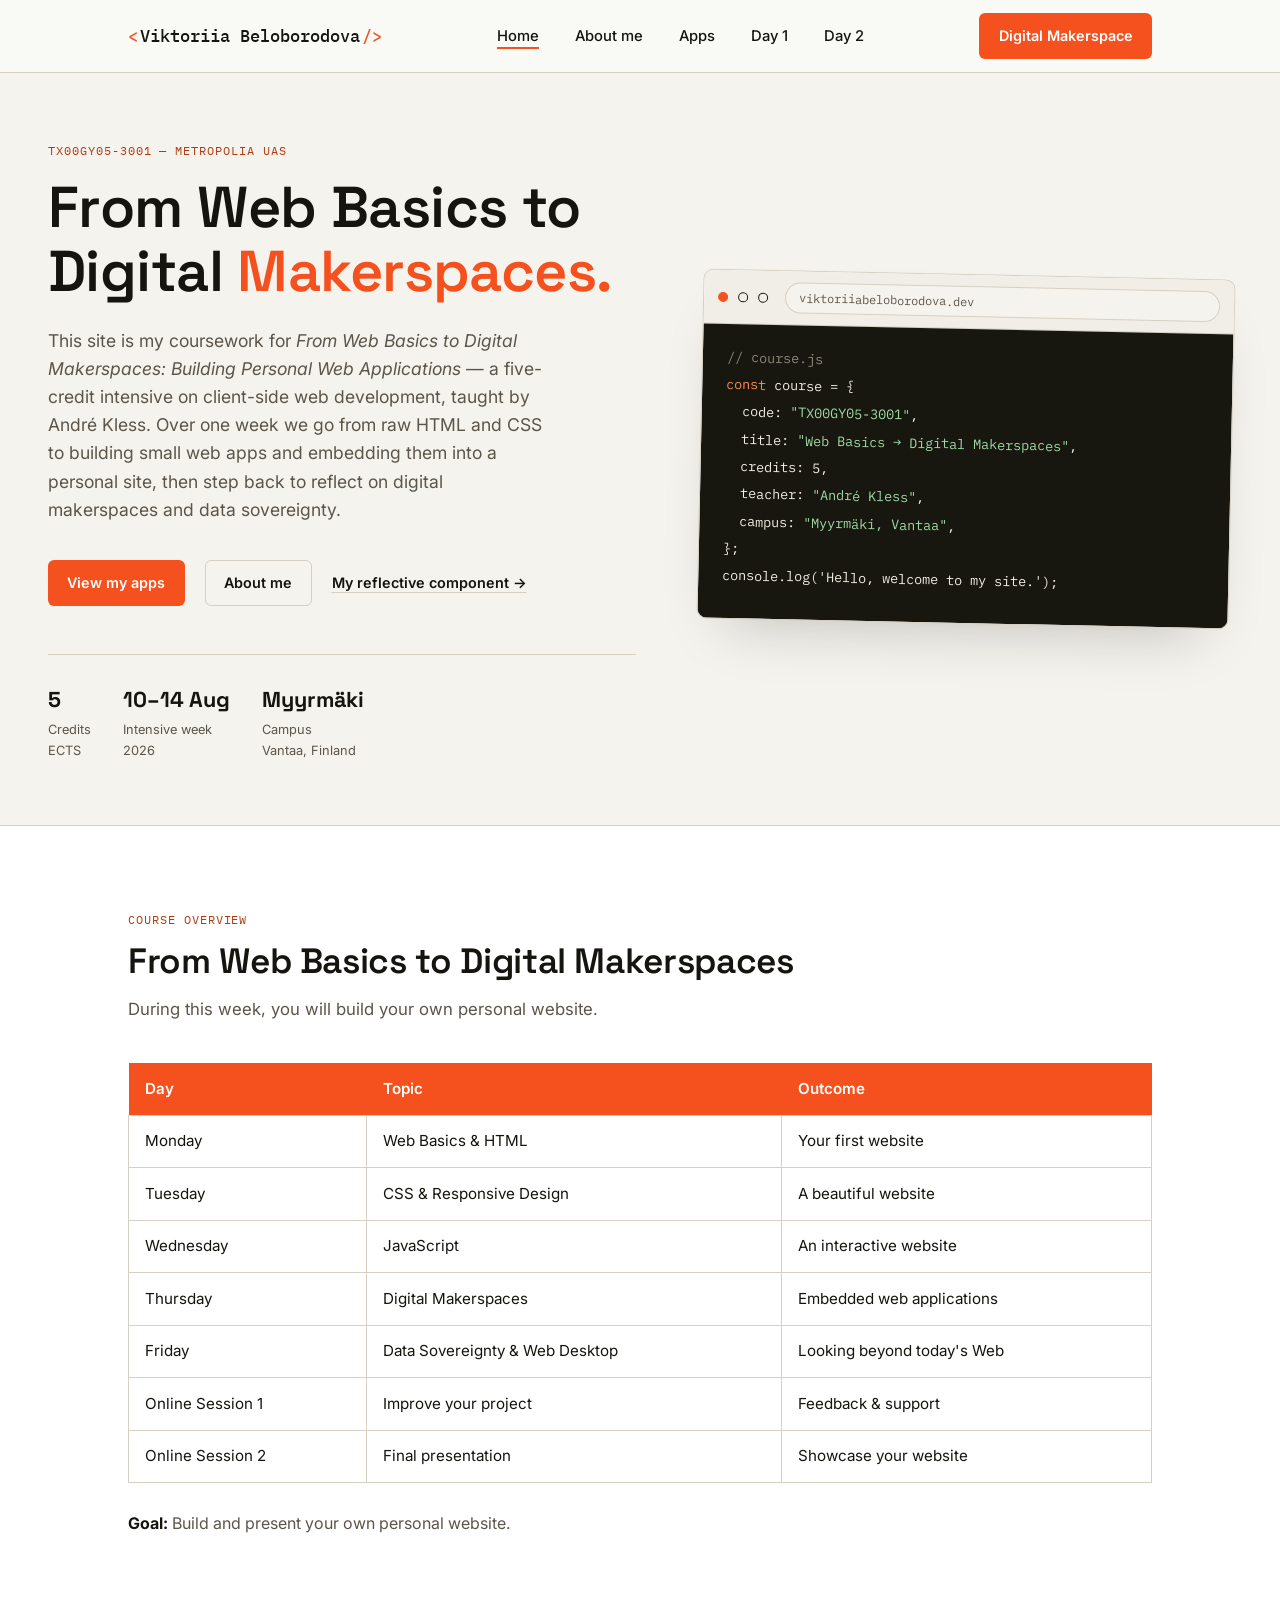
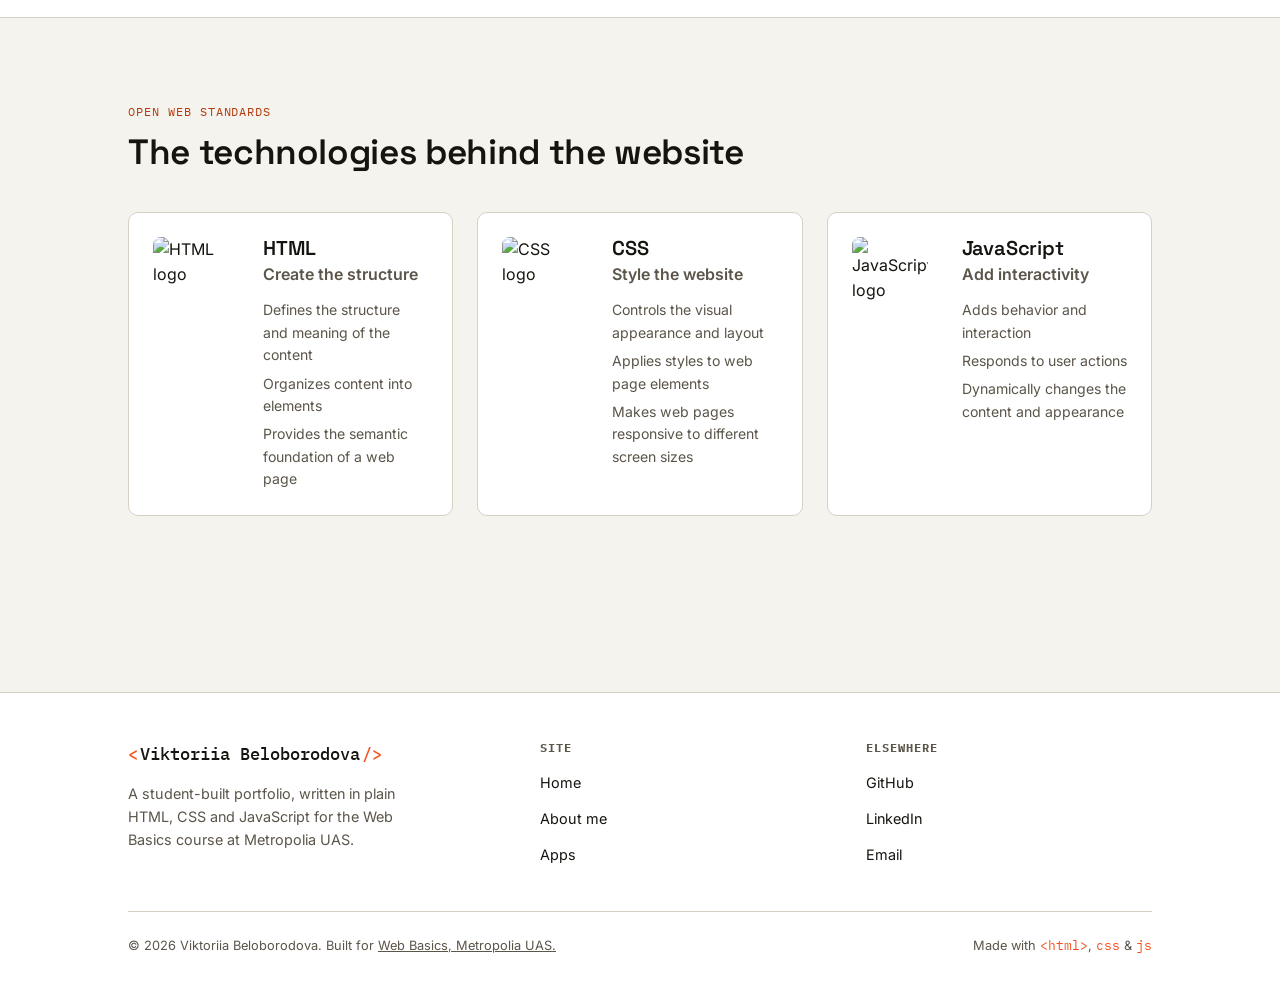
==== commit 8389e85a: "feat: update navigation links to new day pages and add content for Day 1 and Day 2" ====
--- a/index.html
+++ b/index.html
@@ -27,7 +27,8 @@
           <li><a href="index.html" class="main-nav-link" aria-current="page">Home</a></li>
           <li><a href="about.html" class="main-nav-link">About me</a></li>
           <li><a href="apps.html" class="main-nav-link">Apps</a></li>
-          <li><a href="component.html" class="main-nav-link">Component</a></li>
+          <li><a href="day_1.html" class="main-nav-link">Day 1</a></li>
+          <li><a href="day_2.html" class="main-nav-link">Day 2</a></li>
         </ul>
         <div class="header-actions">
           <a href="https://ccmjs.github.io/digital-makerspace/?view=home&lang=en" class="btn btn-primary" target="_blank" rel="noopener noreferrer">Digital Makerspace</a>
--- a/css/styles.css
+++ b/css/styles.css
@@ -233,7 +233,7 @@
   font-weight: 600;
 }
 
-.hero-title .accent {
+.accent {
   color: var(--color-orange);
 }
 
@@ -547,10 +547,6 @@
   max-width: 20ch;
 }
 
-.page-hero .accent {
-  color: var(--color-orange);
-}
-
 .page-hero p {
   margin-top: 1.1rem;
   max-width: 56ch;
@@ -819,7 +815,7 @@
   max-width: 68ch;
 }
 
-.reflection-body p + p {
+.reflection-body p + p, .reflection-body h3 {
   margin-top: 1.1rem;
 }
 
@@ -883,7 +879,7 @@
   margin-top: 0.35rem;
   font-size: 0.85rem;
   color: var(--color-text-muted);
-  max-width: 42ch;
+  max-width: 85%;
 }
 
 .app-tag {
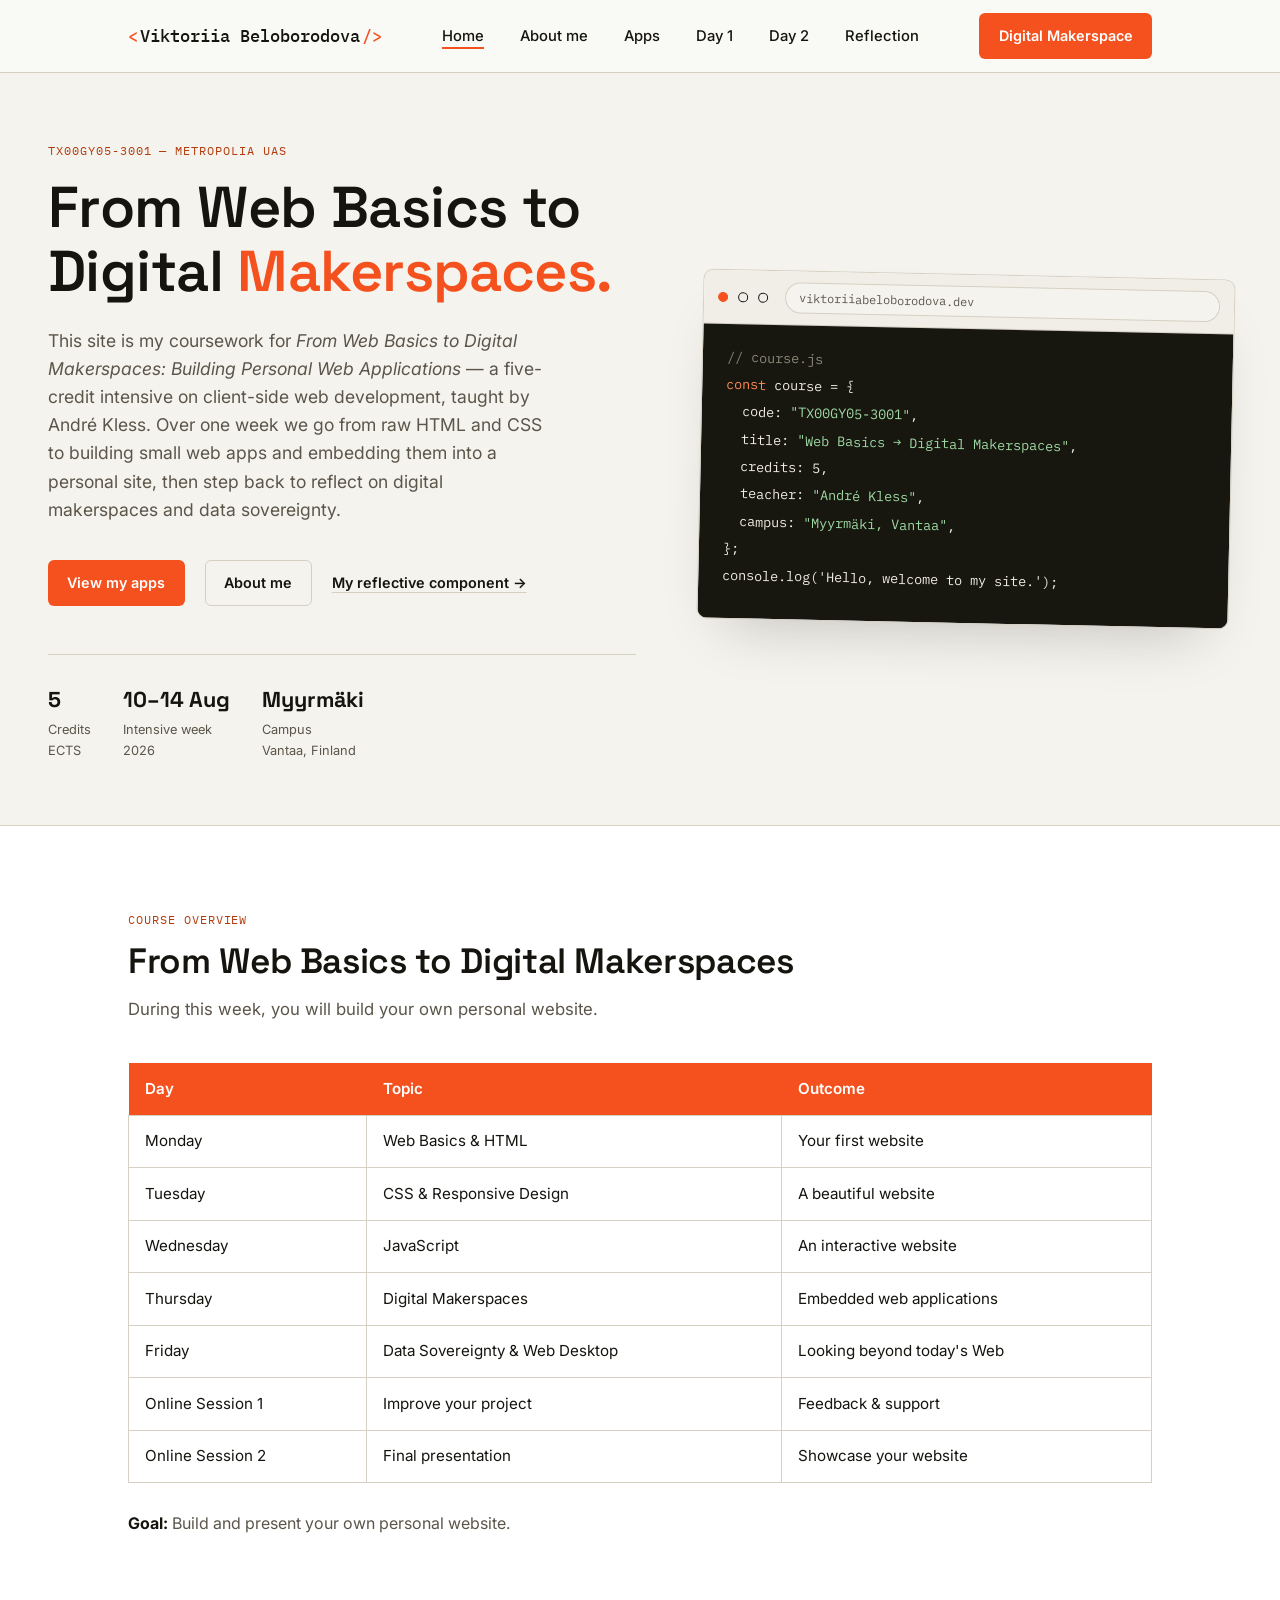
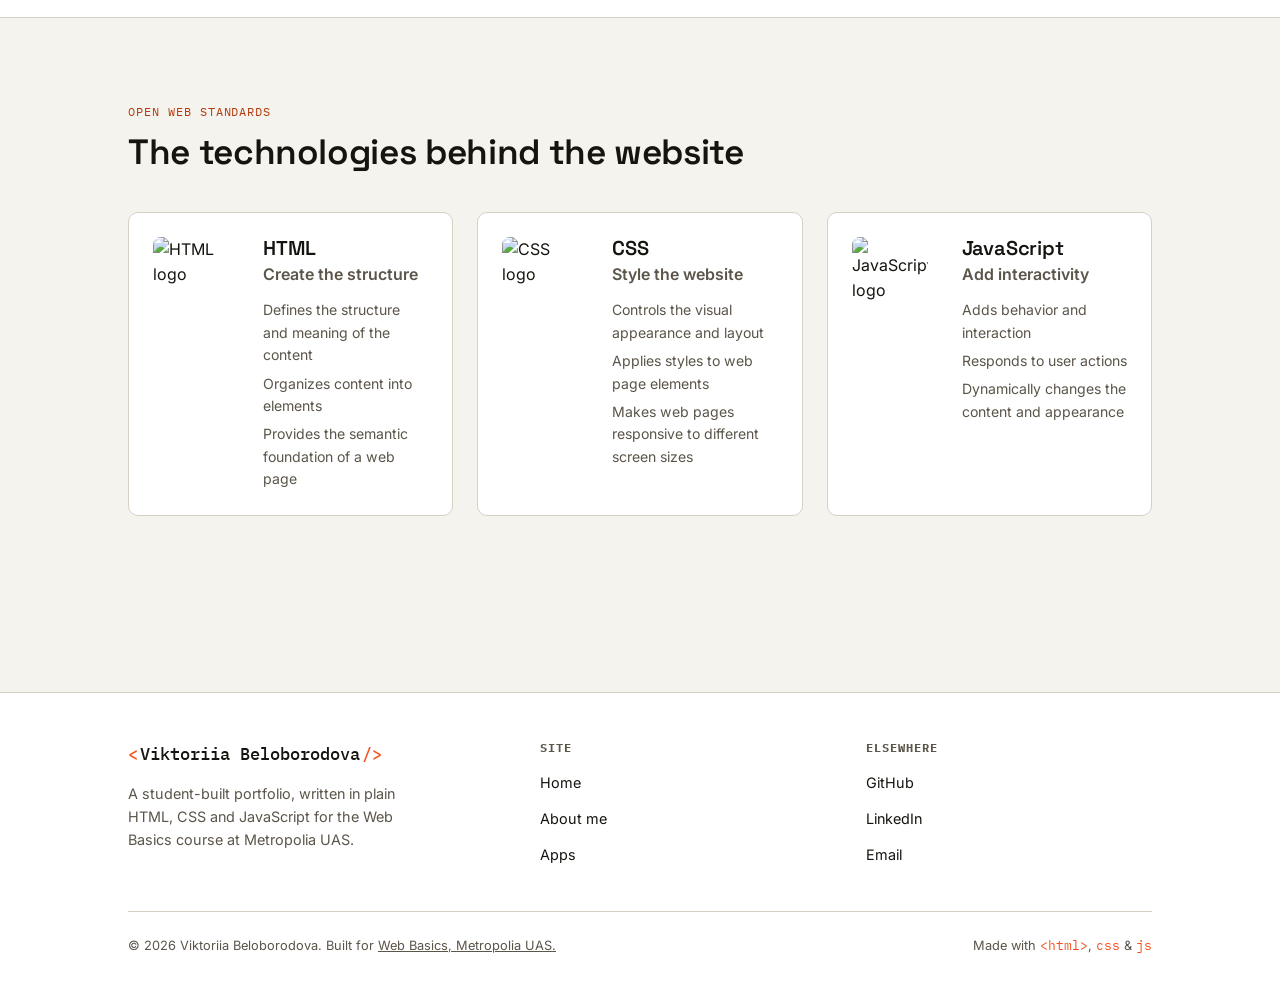
==== commit 7259d2e1: "feat: add Reflection page and update navigation links across all pages" ====
--- a/index.html
+++ b/index.html
@@ -29,6 +29,7 @@
           <li><a href="apps.html" class="main-nav-link">Apps</a></li>
           <li><a href="day_1.html" class="main-nav-link">Day 1</a></li>
           <li><a href="day_2.html" class="main-nav-link">Day 2</a></li>
+          <li><a href="reflection.html" class="main-nav-link">Reflection</a></li>
         </ul>
         <div class="header-actions">
           <a href="https://ccmjs.github.io/digital-makerspace/?view=home&lang=en" class="btn btn-primary" target="_blank" rel="noopener noreferrer">Digital Makerspace</a>
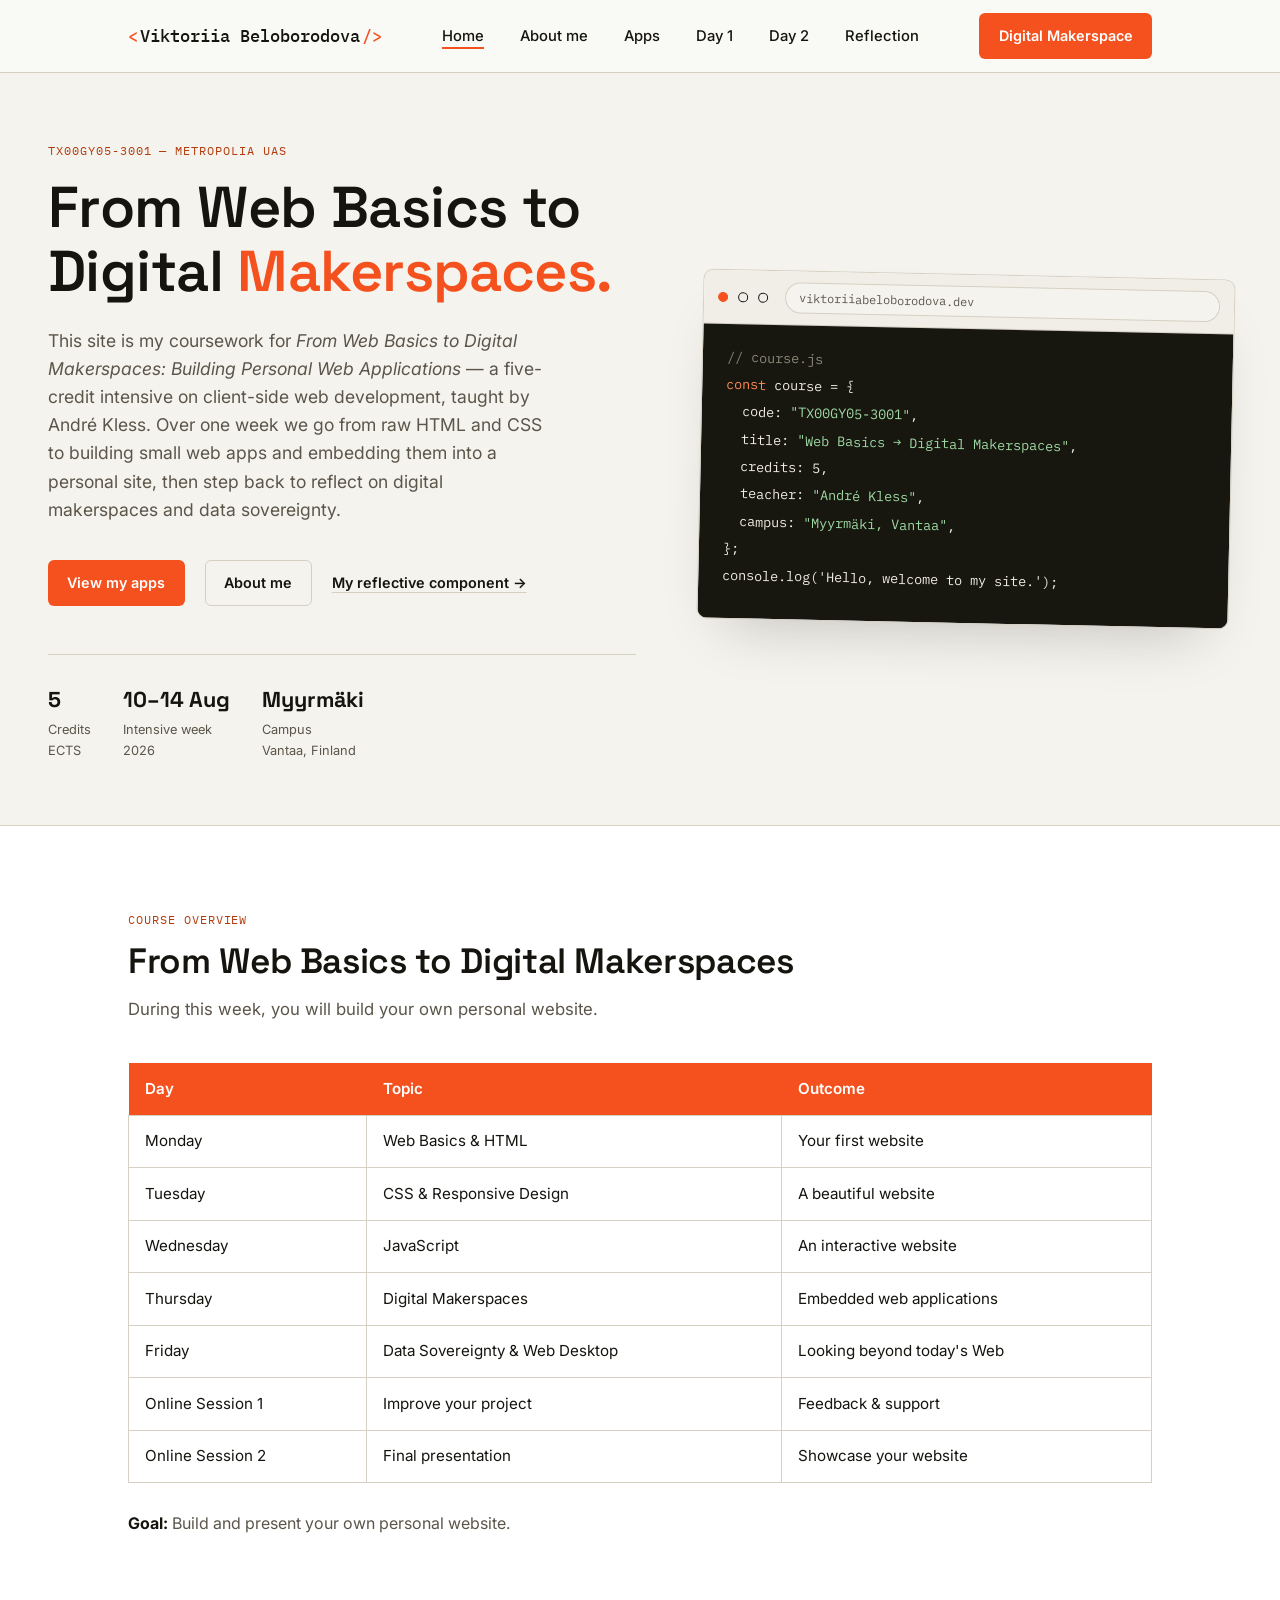
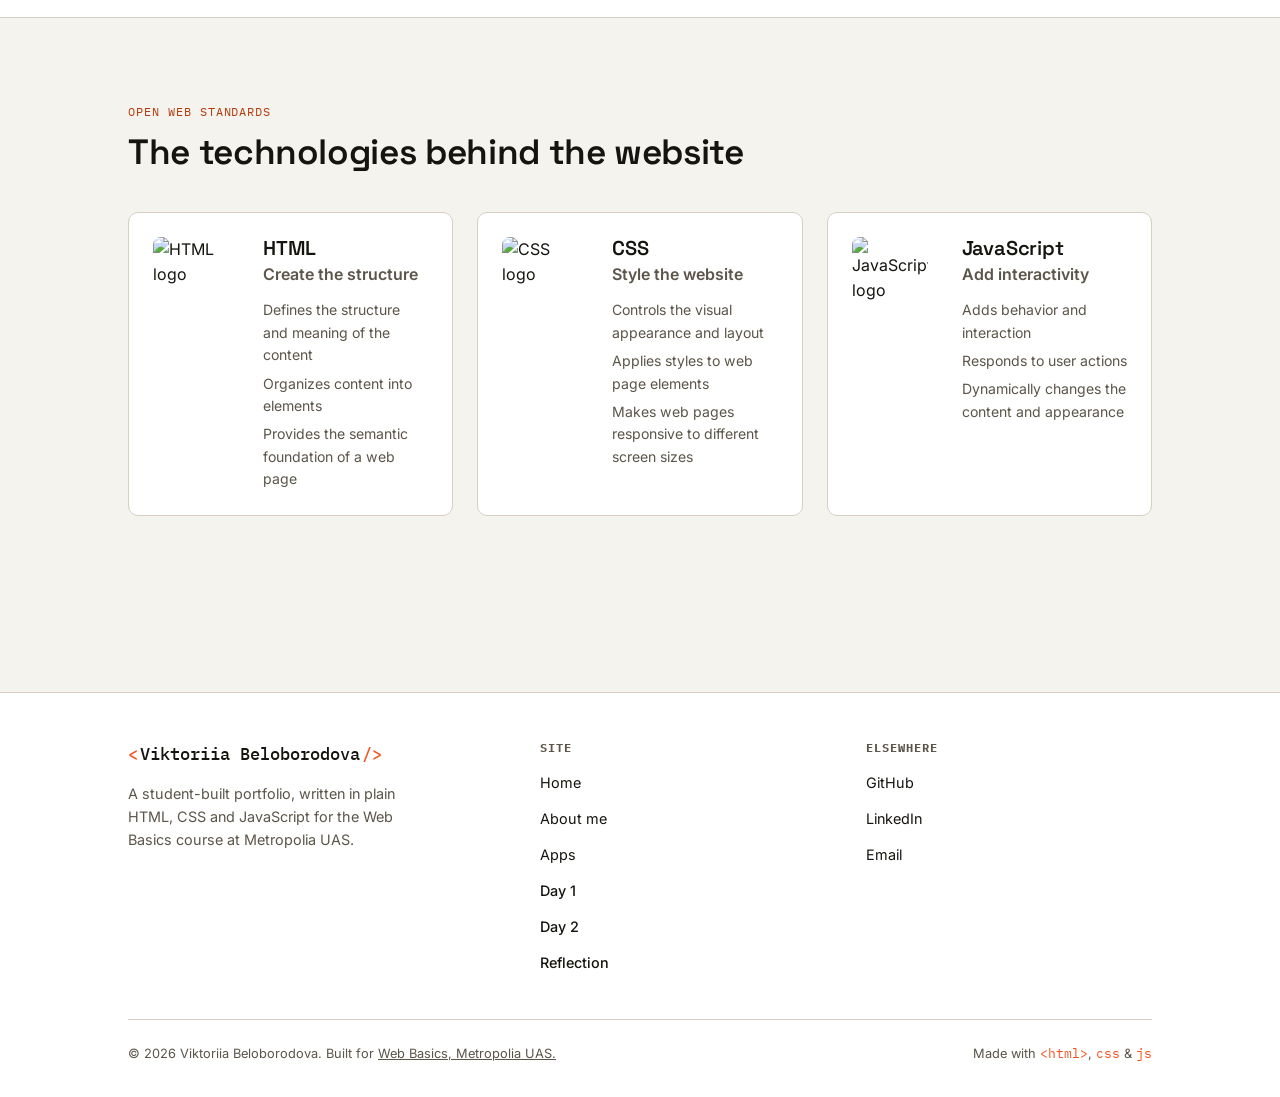
==== commit b2aec550: "feat: enhance About and Index pages with new content and navigation links for Day 1, Day 2, and Refl" ====
--- a/index.html
+++ b/index.html
@@ -242,6 +242,9 @@
             <li><a href="index.html">Home</a></li>
             <li><a href="about.html">About me</a></li>
             <li><a href="apps.html">Apps</a></li>
+            <li><a href="day_1.html" class="main-nav-link">Day 1</a></li>
+            <li><a href="day_2.html" class="main-nav-link">Day 2</a></li>
+            <li><a href="reflection.html" class="main-nav-link">Reflection</a></li>
           </ul>
         </div>
 
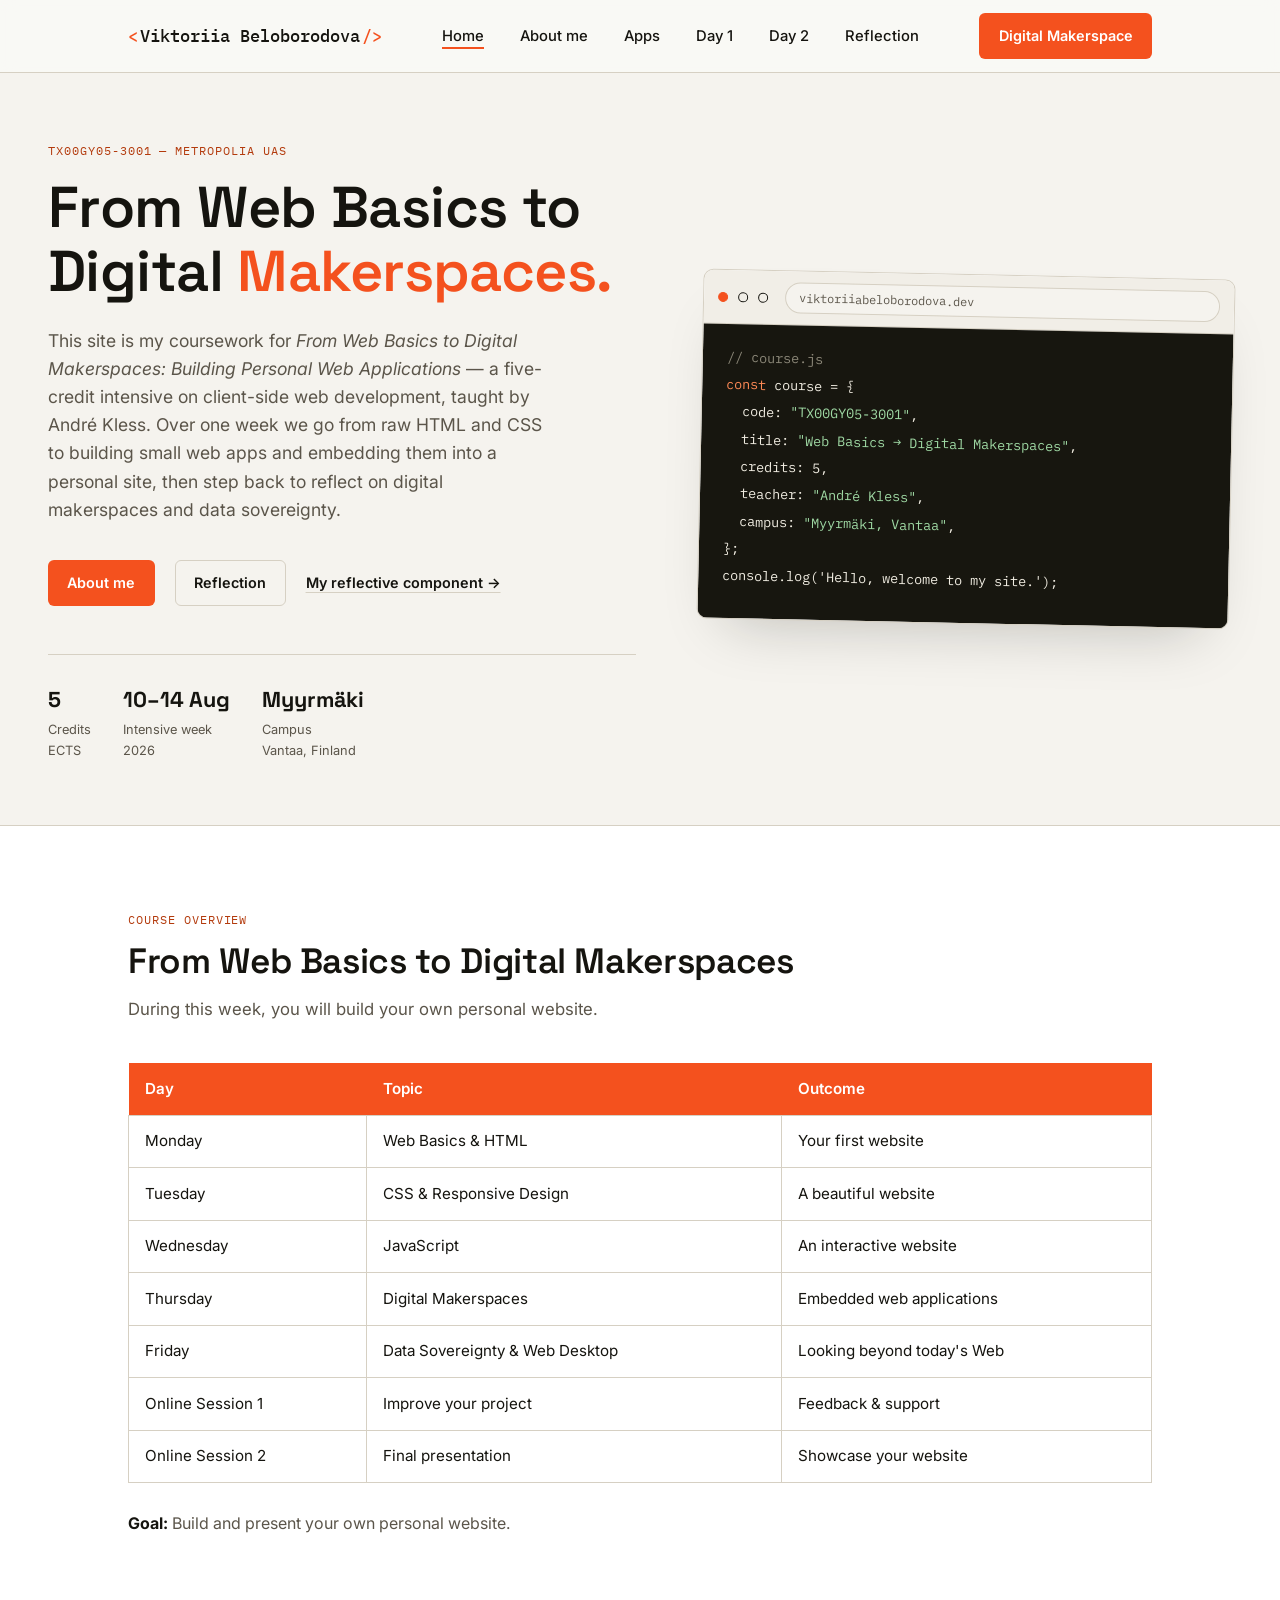
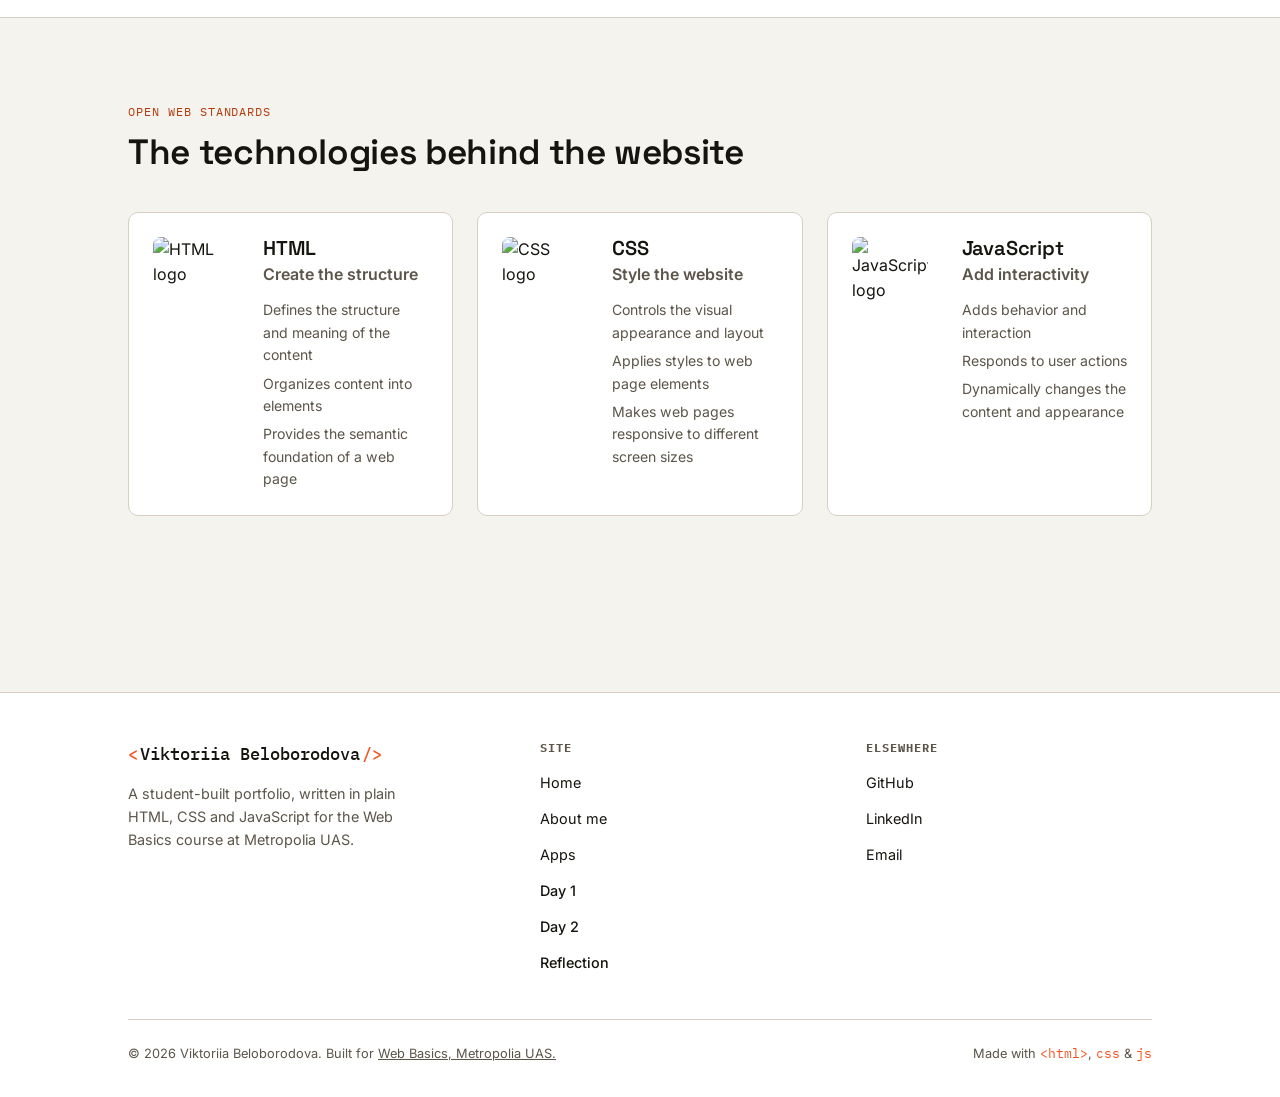
==== commit 600b0d5b: "feat: add navigation links for Day 1, Day 2, and Reflection pages across multiple HTML files" ====
--- a/index.html
+++ b/index.html
@@ -13,6 +13,8 @@
 
   <link rel="stylesheet" href="css/reset.css" />
   <link rel="stylesheet" href="css/styles.css" />
+  <link rel="stylesheet" href="css/header.css" />
+  <link rel="stylesheet" href="css/footer.css" />
 </head>
 <body>
   <!-- === HEADER === -->
@@ -59,9 +61,9 @@
           </p>
 
           <div class="hero-actions">
-            <a href="apps.html" class="btn btn-primary">View my apps</a>
-            <a href="about.html" class="btn btn-ghost">About me</a>
-            <a href="component.html" class="link-inline">My reflective component →</a>
+            <a href="about.html" class="btn btn-primary">About me</a>
+            <a href="reflection.html" class="btn btn-ghost">Reflection</a>
+            <a href="day_1.html" class="link-inline">My reflective component →</a>
           </div>
 
           <div class="hero-meta">
@@ -168,16 +170,13 @@
       </div>
     </section>
 
-
     <section class="web-standards">
       <div class="wrap">
         <div class="section-heading">
           <span class="eyebrow">OPEN WEB STANDARDS</span>
           <h2>The technologies behind the website</h2>
         </div>
-
         <div class="standards-grid">
-
           <article class="standard-card">
             <img class="standard-icon" src="https://cdn.simpleicons.org/html5/E34F26" alt="HTML logo" />
 
@@ -194,7 +193,6 @@
 
           <article class="standard-card">
             <img class="standard-icon" src="https://cdn.simpleicons.org/css/1572B6" alt="CSS logo" />
-
             <div>
               <h3>CSS</h3>
               <p class="standard-title">Style the website</p>
@@ -208,7 +206,6 @@
 
           <article class="standard-card">
             <img class="standard-icon" src="https://cdn.simpleicons.org/javascript/F7DF1E" alt="JavaScript logo" />
-
             <div>
               <h3>JavaScript</h3>
               <p class="standard-title">Add interactivity</p>
@@ -219,7 +216,6 @@
               </ul>
             </div>
           </article>
-
         </div>
       </div>
     </section>
@@ -235,7 +231,6 @@
           </a>
           <p>A student-built portfolio, written in plain HTML, CSS and JavaScript for the Web Basics course at Metropolia UAS.</p>
         </div>
-
         <div class="footer-col">
           <h4>Site</h4>
           <ul>
@@ -247,7 +242,6 @@
             <li><a href="reflection.html" class="main-nav-link">Reflection</a></li>
           </ul>
         </div>
-
         <div class="footer-col">
           <h4>Elsewhere</h4>
           <ul>
@@ -257,14 +251,12 @@
           </ul>
         </div>
       </div>
-
       <div class="footer-bottom">
         <span>© <span id="year"></span> Viktoriia Beloborodova. Built for <a href="https://www.metropolia.fi/en/study-at-metropolia/summer-studies/ict" target="_blank" rel="noopener">Web Basics, Metropolia UAS.</a></span>
         <span class="made-with">Made with <span class="tag">&lt;html&gt;</span>, <span class="tag">css</span> &amp; <span class="tag">js</span></span>
       </div>
     </div>
   </footer>
-
   <script src="js/script.js"></script>
 </body>
 </html>
--- a/css/styles.css
+++ b/css/styles.css
@@ -1,6 +1,4 @@
-/* ============================================================
-  DESIGN TOKENS
-  ============================================================ */
+/* === DESIGN TOKENS === */
 :root {
   /* Color */
   --color-bg: #f5f3ee;
@@ -11,12 +9,10 @@
   --color-orange: #f4511e;
   --color-orange-deep: #b33a0c;
   --color-orange-tint: #ffe3d5;
-
   /* Type */
   --font-display: "Space Grotesk", "Arial Narrow", sans-serif;
   --font-body: "Inter", -apple-system, BlinkMacSystemFont, sans-serif;
   --font-mono: "IBM Plex Mono", "Courier New", monospace;
-
   /* Layout */
   --max-width: 1120px;
   --max-width-hero: 1300px;
@@ -24,116 +20,6 @@
   --radius: 6px;
 }
 
-/* ============================================================
-   HEADER
-   ============================================================ */
-.site-header {
-  position: sticky;
-  top: 0;
-  z-index: 100;
-  background: rgba(250, 249, 246, 0.85);
-  backdrop-filter: blur(8px);
-  border-bottom: 1px solid var(--color-line);
-}
-
-.site-header .wrap {
-  display: flex;
-  align-items: center;
-  justify-content: space-between;
-  height: 72px;
-}
-
-.logo {
-  font-family: var(--font-mono);
-  font-size: 1.05rem;
-  font-weight: 500;
-  text-decoration: none;
-  color: var(--color-text);
-  display: inline-flex;
-  align-items: baseline;
-  gap: 2px;
-  z-index: 101;
-}
-
-.logo .tag {
-  color: var(--color-orange);
-}
-
-.nav-toggle {
-  display: none;
-  background: none;
-  border: 1px solid var(--color-line);
-  border-radius: var(--radius);
-  width: 40px;
-  height: 40px;
-  cursor: pointer;
-  align-items: center;
-  justify-content: center;
-}
-
-.nav-toggle span,
-.nav-toggle span::before,
-.nav-toggle span::after {
-  content: "";
-  display: block;
-  width: 18px;
-  height: 2px;
-  background: var(--color-text);
-  position: relative;
-  transition: transform 0.2s ease, opacity 0.2s ease;
-}
-
-.nav-toggle span::before {
-  position: absolute;
-  top: -6px;
-}
-
-.nav-toggle span::after {
-  position: absolute;
-  top: 6px;
-}
-
-.main-nav {
-  display: contents;
-}
-
-.main-nav ul {
-  display: flex;
-  gap: 2.25rem;
-}
-
-.main-nav-link {
-  text-decoration: none;
-  font-size: 0.925rem;
-  font-weight: 500;
-  color: var(--color-text);
-  position: relative;
-  padding-bottom: 4px;
-}
-
-.main-nav-link::after {
-  content: "";
-  position: absolute;
-  left: 0;
-  bottom: 0;
-  width: 0;
-  height: 2px;
-  background: var(--color-orange);
-  transition: width 0.2s ease;
-}
-
-.main-nav-link:hover::after,
-.main-nav-link:focus-visible::after,
-.main-nav-link[aria-current="page"]::after {
-  width: 100%;
-}
-
-.header-actions {
-  display: flex;
-  align-items: center;
-  gap: 1.5rem;
-}
-
 .btn {
   display: inline-flex;
   align-items: center;
@@ -141,37 +27,31 @@
   font-weight: 600;
   font-size: 0.9rem;
   text-decoration: none;
-  padding: 0.65rem 1.15rem !important;
+  padding: 0.65rem 1.15rem;
   border-radius: var(--radius);
   border: 1px solid transparent;
   cursor: pointer;
-  transition: transform 0.15s ease, background 0.15s ease, border-color 0.15s ease;
-}
-
+  transition: 0.15s ease;
+}
 .btn-primary {
   background: var(--color-orange);
   color: #fff !important;
 }
-
 .btn-primary:hover {
   background: var(--color-orange-deep);
   transform: translateY(-1px);
 }
-
 .btn-ghost {
   border-color: var(--color-line);
   color: var(--color-text);
   background: transparent;
 }
-
 .btn-ghost:hover {
   border-color: var(--color-orange);
   color: var(--color-orange-deep);
 }
 
-/* ============================================================
-   SCROLL TO TOP
-  ============================================================ */
+/* === SCROLL TO TOP === */
 .scroll-top-btn {
   position: fixed;
   right: 1.25rem;
@@ -189,24 +69,20 @@
   opacity: 0;
   transform: translateY(10px);
   pointer-events: none;
-  transition: opacity 0.2s ease, transform 0.2s ease, border-color 0.2s ease, background 0.2s ease;
+  transition: 0.2s ease;
   z-index: 60;
 }
-
 .scroll-top-btn:hover,
 .scroll-top-btn:focus-visible {
   border-color: var(--color-orange);
   background: var(--color-orange-tint);
   outline: none;
 }
-
 .scroll-top-btn.is-visible {
   opacity: 1;
   transform: translateY(0);
   pointer-events: auto;
 }
-
-/* === HERO === */
 section {
   padding: 2rem 0;
 }
@@ -214,7 +90,6 @@
   padding: 4rem 0;
   overflow: hidden;
 }
-
 .hero .wrap {
   display: grid;
   grid-template-columns: 1.05fr 0.95fr;
@@ -222,28 +97,23 @@
   align-items: center;
   max-width: var(--max-width-hero);
 }
-
 .hero-copy .eyebrow {
   margin-bottom: 1rem;
   display: inline-block;
 }
-
 .hero-title {
   font-size: 3.6rem;
   font-weight: 600;
 }
-
 .accent {
   color: var(--color-orange);
 }
-
 .hero-lede {
   margin-top: 1.5rem;
   max-width: 46ch;
   font-size: 1.1rem;
   color: var(--color-text-muted);
 }
-
 .hero-actions {
   display: flex;
   align-items: center;
@@ -251,7 +121,6 @@
   margin-top: 2.25rem;
   flex-wrap: wrap;
 }
-
 .hero-actions .link-inline {
   font-size: 0.9rem;
   font-weight: 600;
@@ -259,11 +128,9 @@
   text-decoration-color: var(--color-line);
   text-underline-offset: 4px;
 }
-
 .hero-actions .link-inline:hover {
   text-decoration-color: var(--color-orange);
 }
-
 .hero-meta {
   display: flex;
   gap: 2rem;
@@ -271,23 +138,19 @@
   padding-top: 1.75rem;
   border-top: 1px solid var(--color-line);
 }
-
 .hero-meta div {
   display: flex;
   flex-direction: column;
   gap: 0.2rem;
 }
-
 .hero-meta strong {
   font-family: var(--font-display);
   font-size: 1.35rem;
 }
-
 .hero-meta span {
   font-size: 0.8rem;
   color: var(--color-text-muted);
 }
-
 /* --- Signature element: browser-window console mock --- */
 .browser-mock {
   background: var(--color-bg-alt);
@@ -297,7 +160,6 @@
   overflow: hidden;
   transform: rotate(1.2deg);
 }
-
 .browser-chrome {
   display: flex;
   align-items: center;
@@ -306,7 +168,6 @@
   border-bottom: 1px solid var(--color-line);
   background: #f1eee7;
 }
-
 .browser-dot {
   width: 10px;
   height: 10px;
@@ -314,12 +175,10 @@
   border: 1.5px solid var(--color-text);
   background: transparent;
 }
-
 .browser-dot.filled {
   background: var(--color-orange);
   border-color: var(--color-orange);
 }
-
 .browser-address {
   margin-left: 0.5rem;
   flex: 1;
@@ -331,7 +190,6 @@
   border-radius: 20px;
   padding: 0.3rem 0.8rem;
 }
-
 .browser-body {
   padding: 1.4rem 1.5rem 1.6rem;
   font-family: var(--font-mono);
@@ -340,29 +198,23 @@
   color: #f1ede2;
   min-height: 260px;
 }
-
 .browser-body .line {
   display: block;
   white-space: pre-wrap;
   margin-bottom: 0.35rem;
 }
-
 .browser-body .tag {
   color: #ff8a56;
 }
-
 .browser-body .attr {
   color: #f2c265;
 }
-
 .browser-body .str {
   color: #9fd9a4;
 }
-
 .browser-body .comment {
   color: #8b8778;
 }
-
 .browser-body .cursor {
   display: inline-block;
   width: 7px;
@@ -372,195 +224,48 @@
   margin-left: 2px;
   animation: blink 1s step-end infinite;
 }
-
 @keyframes blink {
   50% {
     opacity: 0;
   }
 }
 
-/* ============================================================
-   FOOTER
-   ============================================================ */
-.site-footer {
-  border-top: 1px solid var(--color-line);
-  margin-top: 6rem;
-  padding-block: 3rem 2rem;
-  background: var(--color-bg-alt);
-}
-
-.footer-grid {
-  display: grid;
-  grid-template-columns: 1.3fr 1fr 1fr;
-  gap: 2.5rem;
-}
-
-.footer-brand .logo {
-  margin-bottom: 0.9rem;
-}
-
-.footer-brand p {
-  color: var(--color-text-muted);
-  max-width: 32ch;
-  font-size: 0.9rem;
-}
-
-.footer-col h4 {
-  font-family: var(--font-mono);
-  font-size: 0.75rem;
-  text-transform: uppercase;
-  letter-spacing: 0.08em;
-  color: var(--color-text-muted);
-  margin-bottom: 1rem;
-}
-
-.footer-col ul {
-  display: flex;
-  flex-direction: column;
-  gap: 0.65rem;
-}
-
-.footer-col a {
-  text-decoration: none;
-  font-size: 0.9rem;
-}
-
-.footer-col a:hover {
-  color: var(--color-orange-deep);
-}
-
-.footer-bottom {
-  margin-top: 2.75rem;
-  padding-top: 1.5rem;
-  border-top: 1px solid var(--color-line);
-  display: flex;
-  justify-content: space-between;
-  align-items: center;
-  flex-wrap: wrap;
-  gap: 1rem;
-  font-size: 0.8rem;
-  color: var(--color-text-muted);
-}
-
-.footer-bottom .made-with .tag {
-  color: var(--color-orange);
-  font-family: var(--font-mono);
-}
-
-/* ============================================================
-   RESPONSIVE
-   ============================================================ */
+/* === RESPONSIVE === */
 @media (max-width: 860px) {
-  .nav-open {
-    overflow: hidden;
-  }
-
-  .site-header {
-    position: relative;
-    z-index: 100;
-  }
-
-  .main-nav {
-    display: block;
-    position: fixed;
-    left: auto;
-    right: -100%;
-    width: 100%;
-    top: 72px;
-    background: var(--color-bg);
-    padding: 2rem var(--gutter);
-    transition: right 0.25s ease;
-    z-index: 10;
-    box-sizing: border-box;
-    border-bottom: 2px solid var(--color-orange);
-  }
-
-  .main-nav.open {
-    transition: right 0.25s ease;
-    right: 0;
-    z-index: 10;
-  }
-
-  .main-nav ul {
-    flex-direction: column;
-    gap: 1rem;
-    margin-bottom: 1.5rem;
-  }
-
-  .main-nav a {
-    font-size: 1.1rem;
-  }
-
-  .nav-toggle {
-    display: inline-flex;
-    z-index: 101;
-  }
-
-  .header-actions .btn-ghost {
-    display: none;
-  }
-
   .hero .wrap {
     grid-template-columns: 1fr;
   }
-
   .browser-mock {
     transform: none;
   }
-
-  .footer-grid {
-    grid-template-columns: 1fr;
-    gap: 2rem;
-  }
-}
-
-.nav-open .nav-toggle span {
-  background: transparent;
-}
-
-.nav-open .nav-toggle span::before {
-  transform: rotate(45deg);
-  top: 0;
-}
-
-.nav-open .nav-toggle span::after {
-  transform: rotate(-45deg);
-  top: 0;
-}
-
-/* ============================================================
-   INNER PAGE HERO (About / Apps)
-   ============================================================ */
+}
+
+/* === INNER PAGE HERO (About / Apps) === */
 .page-hero {
   padding-block: 4.5rem 3rem;
   border-bottom: 1px solid var(--color-line);
 }
-
 .page-hero .eyebrow {
   margin-bottom: 0.9rem;
   display: inline-block;
 }
-
 .page-hero h1 {
   font-size: 3rem;
   font-weight: 600;
   max-width: 20ch;
 }
-
 .page-hero p {
   margin-top: 1.1rem;
   max-width: 56ch;
   font-size: 1.05rem;
   color: var(--color-text-muted);
 }
-
 .page-hero-grid {
   display: grid;
   grid-template-columns: 1.2fr 0.8fr;
   gap: 3.5rem;
   align-items: center;
 }
-
 .hero-photo-frame {
   position: relative;
   justify-self: end;
@@ -572,7 +277,6 @@
   box-shadow: 0 24px 48px -28px rgba(21, 20, 15, 0.25);
   transform: rotate(-1.4deg);
 }
-
 .hero-photo-frame::before {
   content: "";
   position: absolute;
@@ -585,7 +289,6 @@
   border: 3px solid var(--color-bg);
   z-index: 1;
 }
-
 .hero-photo-frame img {
   width: 100%;
   aspect-ratio: 4 / 5;
@@ -594,12 +297,10 @@
   display: block;
   background: var(--color-orange-tint);
 }
-
 @media (max-width: 860px) {
   .page-hero-grid {
     grid-template-columns: 1fr;
   }
-
   .hero-photo-frame {
     justify-self: start;
     transform: none;
@@ -607,39 +308,31 @@
   }
 }
 
-/* ============================================================
-   ABOUT PAGE
-   ============================================================ */
+/* === ABOUT PAGE === */
 .about-grid {
   padding-block: 4rem;
 }
-
 .about-grid .wrap {
   display: grid;
   grid-template-columns: 1fr 0.85fr;
   gap: 4rem;
   align-items: start;
 }
-
 h2 {
   font-size: 1.5rem;
   font-weight: 600;
   margin-bottom: 1rem;
 }
-
 .about-copy p + h2 {
   margin-top: 2.5rem;
 }
-
 .about-copy p {
   color: var(--color-text-muted);
   max-width: 62ch;
 }
-
 .about-copy p + p {
   margin-top: 1rem;
 }
-
 /* Profile card: reuses the "object literal" motif from the hero */
 .profile-card {
   background: var(--color-bg-alt);
@@ -648,7 +341,6 @@
   overflow: hidden;
   box-shadow: 0 24px 48px -28px rgba(21, 20, 15, 0.2);
 }
-
 .profile-card-head {
   padding: 1rem 1.25rem;
   border-bottom: 1px solid var(--color-line);
@@ -657,11 +349,9 @@
   font-size: 0.78rem;
   color: var(--color-text-muted);
 }
-
 .profile-card-body {
   padding: 1.5rem;
 }
-
 .profile-avatar {
   width: 68px;
   height: 68px;
@@ -672,23 +362,19 @@
   font-family: var(--font-display);
   font-weight: 600;
   font-size: 1.4rem;
-  display: flex;
-  align-items: center;
-  justify-content: center;
+  display: grid;
+  place-items: center;
   margin-bottom: 1rem;
 }
-
 .profile-card h3 {
   font-size: 1.15rem;
   font-weight: 600;
 }
-
 .profile-role {
   font-size: 0.85rem;
   color: var(--color-text-muted);
   margin-top: 0.2rem;
 }
-
 .profile-facts {
   margin-top: 1.25rem;
   padding-top: 1.1rem;
@@ -697,22 +383,18 @@
   flex-direction: column;
   gap: 0.6rem;
 }
-
 .profile-facts li {
   display: flex;
   justify-content: space-between;
   font-size: 0.85rem;
 }
-
 .profile-facts span:first-child {
   color: var(--color-text-muted);
 }
-
 .profile-facts span:last-child {
   font-weight: 500;
   text-align: right;
 }
-
 /* Skills */
 .skills {
   margin-top: 1.75rem;
@@ -720,7 +402,6 @@
   flex-direction: column;
   gap: 1rem;
 }
-
 .skill-row {
   display: grid;
   grid-template-columns: 90px 1fr;
@@ -728,20 +409,17 @@
   gap: 1rem;
   font-size: 0.85rem;
 }
-
 .skill-track {
   height: 6px;
   border-radius: 4px;
   background: var(--color-orange-tint);
   overflow: hidden;
 }
-
 .skill-fill {
   height: 100%;
   background: var(--color-orange);
   border-radius: 4px;
 }
-
 /* Timeline */
 .timeline {
   margin-top: 1.75rem;
@@ -751,11 +429,9 @@
   flex-direction: column;
   gap: 1rem;
 }
-
 .timeline-item {
   position: relative;
 }
-
 .timeline-item::before {
   content: "";
   position: absolute;
@@ -768,23 +444,19 @@
   border: 2px solid var(--color-bg-alt);
   box-shadow: 0 0 0 1px var(--color-orange);
 }
-
 .timeline-item .eyebrow {
   margin-bottom: 0.9rem;
 }
-
 .timeline-item h4 {
   font-family: var(--font-display);
   font-size: 1.02rem;
   font-weight: 600;
   margin-bottom: 0.5rem;
 }
-
 .timeline-item p {
   font-size: 0.9rem;
   color: var(--color-text-muted);
 }
-
 /* Reflection */
 .reflection {
   background: var(--color-bg-alt);
@@ -792,38 +464,31 @@
   border-bottom: 1px solid var(--color-line);
   padding-block: 5rem;
 }
-
 .reflection .wrap {
   display: grid;
   grid-template-columns: 0.7fr 1.3fr;
   gap: 4rem;
 }
-
 .reflection-heading .eyebrow {
   margin-bottom: 0.9rem;
   display: inline-block;
 }
-
 .reflection-heading h2 {
   font-size: 2.1rem;
   font-weight: 600;
   max-width: 16ch;
 }
-
 .reflection-body p {
   color: var(--color-text-muted);
   max-width: 68ch;
 }
-
 .reflection-body p + p, .reflection-body h3 {
   margin-top: 1.1rem;
 }
-
 .reflection-body strong {
   color: var(--color-text);
   font-weight: 600;
 }
-
 .pull-quote {
   margin: 1.75rem 0;
   padding-left: 1.25rem;
@@ -835,19 +500,15 @@
   color: var(--color-text);
 }
 
-/* ============================================================
-   APPS PAGE
-   ============================================================ */
+/* === APPS PAGE === */
 .apps-grid {
   padding-block: 4rem 6rem;
 }
-
 .apps-grid .wrap {
   display: grid;
   grid-template-columns: repeat(2, 1fr);
   gap: 1.75rem;
 }
-
 .app-card {
   background: var(--color-bg-alt);
   border: 1px solid var(--color-line);
@@ -856,11 +517,9 @@
   display: flex;
   flex-direction: column;
 }
-
 .app-card:first-child {
   grid-column: 1 / -1;
 }
-
 .app-card-head {
   display: flex;
   align-items: flex-start;
@@ -869,19 +528,16 @@
   padding: 1.35rem 1.5rem 1.1rem;
   border-bottom: 1px solid var(--color-line);
 }
-
 .app-card-head h3 {
   font-size: 1.1rem;
   font-weight: 600;
 }
-
 .app-card-head p {
   margin-top: 0.35rem;
   font-size: 0.85rem;
   color: var(--color-text-muted);
   max-width: 85%;
 }
-
 .app-tag {
   font-family: var(--font-mono);
   font-size: 0.68rem;
@@ -893,12 +549,10 @@
   padding: 0.3rem 0.7rem;
   white-space: nowrap;
 }
-
 .app-body {
   padding: 1.5rem;
   flex: 1;
 }
-
 /* --- Focus timer widget --- */
 .timer-widget {
   display: flex;
@@ -906,44 +560,37 @@
   gap: 3rem;
   flex-wrap: wrap;
 }
-
 .timer-face {
   width: 150px;
   height: 150px;
   border-radius: 50%;
   border: 6px solid var(--color-orange-tint);
-  display: flex;
-  align-items: center;
-  justify-content: center;
+  display: grid;
+  place-items: center;
   position: relative;
   flex-shrink: 0;
 }
-
 .timer-ring {
   position: absolute;
   inset: -6px;
   border-radius: 50%;
 }
-
 .timer-time {
   font-family: var(--font-display);
   font-size: 2rem;
   font-weight: 600;
   z-index: 1;
 }
-
 .timer-controls {
   display: flex;
   flex-direction: column;
   gap: 0.9rem;
   min-width: 220px;
 }
-
 .timer-modes {
   display: flex;
   gap: 0.5rem;
 }
-
 .mode-btn {
   flex: 1;
   border: 1px solid var(--color-line);
@@ -955,42 +602,35 @@
   cursor: pointer;
   color: var(--color-text-muted);
 }
-
 .mode-btn.active {
   border-color: var(--color-orange);
   color: var(--color-orange-deep);
   background: var(--color-orange-tint);
 }
-
 .timer-actions {
   display: flex;
   gap: 0.6rem;
 }
-
 .timer-actions .btn {
   padding: 0.55rem 1rem;
   font-size: 0.85rem;
 }
-
 .timer-status {
   font-size: 0.8rem;
   color: var(--color-text-muted);
   font-family: var(--font-mono);
 }
-
 /* --- Unit converter widget --- */
 .converter-widget .field-row {
   display: grid;
   grid-template-columns: 1fr 1fr;
   gap: 1rem;
 }
-
 .field {
   display: flex;
   flex-direction: column;
   gap: 0.4rem;
 }
-
 .field label {
   font-size: 0.75rem;
   font-family: var(--font-mono);
@@ -998,7 +638,6 @@
   letter-spacing: 0.05em;
   color: var(--color-text-muted);
 }
-
 .field input,
 .field select {
   border: 1px solid var(--color-line);
@@ -1009,31 +648,26 @@
   background: var(--color-bg);
   color: var(--color-text);
 }
-
 .converter-results {
   margin-top: 1.25rem;
   display: grid;
   grid-template-columns: repeat(3, 1fr);
   gap: 0.75rem;
 }
-
 .result-chip {
   border: 1px solid var(--color-line);
   border-radius: var(--radius);
   padding: 0.7rem 0.6rem;
   text-align: center;
 }
-
 .result-chip span {
   display: block;
 }
-
 .result-chip .val {
   font-family: var(--font-mono);
   font-weight: 600;
   font-size: 1.05rem;
 }
-
 .result-chip .unit {
   font-size: 0.7rem;
   color: var(--color-text-muted);
@@ -1041,20 +675,17 @@
   letter-spacing: 0.05em;
   margin-top: 0.2rem;
 }
-
 /* --- Palette generator widget --- */
 .palette-widget .btn {
   width: 100%;
   justify-content: center;
 }
-
 .palette-swatches {
   margin-top: 1.1rem;
   display: grid;
   grid-template-columns: repeat(5, 1fr);
   gap: 0.5rem;
 }
-
 .swatch {
   border: none;
   border-radius: var(--radius);
@@ -1067,11 +698,9 @@
   padding-bottom: 0.4rem;
   transition: transform 0.15s ease;
 }
-
 .swatch:hover {
   transform: translateY(-3px);
 }
-
 .swatch .hex {
   font-family: var(--font-mono);
   font-size: 0.62rem;
@@ -1081,100 +710,79 @@
   opacity: 0;
   transition: opacity 0.15s ease;
 }
-
 .swatch:hover .hex,
 .swatch:focus-visible .hex {
   opacity: 1;
 }
-
 .palette-note {
   margin-top: 0.9rem;
   font-size: 0.78rem;
   color: var(--color-text-muted);
 }
-
 .palette-note .copied {
   color: var(--color-orange-deep);
   font-weight: 600;
 }
 
-/* ============================================================
-   RESPONSIVE — inner pages
-   ============================================================ */
+/* === RESPONSIVE — inner pages === */
 @media (max-width: 860px) {
   .about-grid .wrap,
   .reflection .wrap {
     grid-template-columns: 1fr;
   }
-
   .apps-grid .wrap {
     grid-template-columns: 1fr;
   }
-
   .app-card:first-child {
     grid-column: auto;
   }
-
   .converter-results {
     grid-template-columns: 1fr 1fr;
   }
-
   .palette-swatches {
     grid-template-columns: repeat(3, 1fr);
   }
-
   .timer-widget {
     justify-content: center;
     text-align: center;
   }
-
   .timer-controls {
     align-items: center;
   }
-  
-}
-/* ============================================================
-  COURSE OVERVIEW
-  ============================================================ */
-
+}
+
+/* === COURSE OVERVIEW === */
 .course-overview {
   padding-block: 5rem;
   background: var(--color-bg-alt);
   border-top: 1px solid var(--color-line);
   border-bottom: 1px solid var(--color-line);
 }
-
 .section-heading {
   max-width: 720px;
   margin-bottom: 2.5rem;
 }
-
 .section-heading .eyebrow {
   display: inline-block;
   margin-bottom: 0.75rem;
 }
-
 .section-heading h2 {
   font-size: 2.2rem;
   font-weight: 600;
 }
-
 .section-heading p {
   margin-top: 0.8rem;
   color: var(--color-text-muted);
   font-size: 1.05rem;
 }
-
 .course-table-wrap {
   overflow-x: auto;
 }
-
 .course-table {
   width: 100%;
   border-collapse: collapse;
   font-size: 0.95rem;
 }
-
 .course-table th {
   padding: 0.85rem 1rem;
   text-align: left;
@@ -1182,50 +790,38 @@
   color: #fff;
   font-weight: 600;
 }
-
 .course-table td {
   padding: 0.85rem 1rem;
   border-bottom: 1px solid var(--color-line);
   border-left: 1px solid var(--color-line);
 }
-
 .course-table td:last-child {
   border-right: 1px solid var(--color-line);
 }
-
 .course-table tbody tr:first-child td {
   border-top: 1px solid var(--color-line);
 }
-
 .course-table tbody tr:hover {
   background: var(--color-orange-tint);
 }
-
 .course-goal {
   margin-top: 1.75rem;
   font-size: 1rem;
   color: var(--color-text-muted);
 }
-
 .course-goal strong {
   color: var(--color-text);
 }
 
-
-/* ============================================================
-  OPEN WEB STANDARDS
-  ============================================================ */
-
+/* === OPEN WEB STANDARDS === */
 .web-standards {
   padding-block: 5rem;
 }
-
 .standards-grid {
   display: grid;
   grid-template-columns: repeat(3, 1fr);
   gap: 1.5rem;
 }
-
 .standard-card {
   display: grid;
   grid-template-columns: 90px 1fr;
@@ -1235,7 +831,6 @@
   border: 1px solid var(--color-line);
   border-radius: 10px;
 }
-
 .standard-icon {
   width: 76px;
   height: 76px;
@@ -1244,58 +839,45 @@
   border-radius: 8px;
   background: transparent;
 }
-
 .standard-card h3 {
   font-size: 1.25rem;
   font-weight: 600;
 }
-
 .standard-title {
   margin-top: 0.2rem;
   font-weight: 600;
   color: var(--color-text-muted);
 }
-
 .standard-card ul {
   margin-top: 0.75rem;
   color: var(--color-text-muted);
   font-size: 0.88rem;
 }
-
 .standard-card li + li {
   margin-top: 0.35rem;
 }
 
-
-/* ============================================================
-  COURSE RESPONSIVE
-  ============================================================ */
-
+/* === COURSE RESPONSIVE === */
 @media (max-width: 860px) {
   .standards-grid {
     grid-template-columns: 1fr;
   }
-
   .standard-card {
     grid-template-columns: 80px 1fr;
   }
 }
-
 @media (max-width: 600px) {
   .course-overview,
   .web-standards {
     padding-block: 3.5rem;
   }
-
   .section-heading h2 {
     font-size: 1.8rem;
   }
-
   .course-table {
     min-width: 680px;
   }
-
   .standard-card {
     grid-template-columns: 1fr;
   }
-}
+}
--- a/css/header.css
+++ b/css/header.css
@@ -0,0 +1,144 @@
+.site-header {
+  position: sticky;
+  top: 0;
+  z-index: 100;
+  background: rgba(250, 249, 246, 0.85);
+  backdrop-filter: blur(8px);
+  border-bottom: 1px solid var(--color-line);
+}
+.site-header .wrap {
+  display: flex;
+  align-items: center;
+  justify-content: space-between;
+  height: 72px;
+}
+.logo {
+  font-family: var(--font-mono);
+  font-size: 1.05rem;
+  font-weight: 500;
+  text-decoration: none;
+  color: var(--color-text);
+  display: inline-flex;
+  align-items: baseline;
+  gap: 2px;
+  z-index: 101;
+}
+.logo .tag {
+  color: var(--color-orange);
+}
+.nav-toggle {
+  display: none;
+  background: none;
+  border: 1px solid var(--color-line);
+  border-radius: var(--radius);
+  width: 40px;
+  height: 40px;
+  cursor: pointer;
+  align-items: center;
+  justify-content: center;
+}
+.nav-toggle span,
+.nav-toggle span::before,
+.nav-toggle span::after {
+  content: "";
+  display: block;
+  width: 18px;
+  height: 2px;
+  background: var(--color-text);
+  position: relative;
+  transition: transform 0.2s ease, opacity 0.2s ease;
+}
+.nav-toggle span::before {
+  position: absolute;
+  top: -6px;
+}
+.nav-toggle span::after {
+  position: absolute;
+  top: 6px;
+}
+.main-nav {
+  display: contents;
+}
+.main-nav ul {
+  display: flex;
+  gap: 2.25rem;
+}
+.main-nav-link {
+  text-decoration: none;
+  font-size: 0.925rem;
+  font-weight: 500;
+  color: var(--color-text);
+  position: relative;
+  padding-bottom: 4px;
+}
+.main-nav-link::after {
+  content: "";
+  position: absolute;
+  left: 0;
+  bottom: 0;
+  width: 0;
+  height: 2px;
+  background: var(--color-orange);
+  transition: width 0.2s ease;
+}
+.main-nav-link:hover::after,
+.main-nav-link:focus-visible::after,
+.main-nav-link[aria-current="page"]::after {
+  width: 100%;
+}
+.header-actions {
+  display: flex;
+  align-items: center;
+  gap: 1.5rem;
+}
+
+.nav-open .nav-toggle span {
+  background: transparent;
+}
+.nav-open .nav-toggle span::before {
+  transform: rotate(45deg);
+  top: 0;
+}
+.nav-open .nav-toggle span::after {
+  transform: rotate(-45deg);
+  top: 0;
+}
+
+@media (max-width: 860px) {
+  .nav-open {
+    overflow: hidden;
+  }
+  .site-header {
+    position: relative;
+    z-index: 100;
+  }
+  .main-nav {
+    display: block;
+    position: fixed;
+    left: auto;
+    right: -100%;
+    width: 100%;
+    top: 72px;
+    background: var(--color-bg);
+    padding: 2rem var(--gutter);
+    transition: right 0.25s ease;
+    z-index: 10;
+    box-sizing: border-box;
+    border-bottom: 2px solid var(--color-orange);
+  }
+  .main-nav.open {
+    right: 0;
+  }
+  .main-nav ul {
+    flex-direction: column;
+    gap: 1rem;
+    margin-bottom: 1.5rem;
+  }
+  .main-nav a {
+    font-size: 1.1rem;
+  }
+  .nav-toggle {
+    display: inline-flex;
+    z-index: 101;
+  }
+}
--- a/css/footer.css
+++ b/css/footer.css
@@ -0,0 +1,62 @@
+.site-footer {
+  border-top: 1px solid var(--color-line);
+  margin-top: 6rem;
+  padding-block: 3rem 2rem;
+  background: var(--color-bg-alt);
+}
+.footer-grid {
+  display: grid;
+  grid-template-columns: 1.3fr 1fr 1fr;
+  gap: 2.5rem;
+}
+.footer-brand .logo {
+  margin-bottom: 0.9rem;
+}
+.footer-brand p {
+  color: var(--color-text-muted);
+  max-width: 32ch;
+  font-size: 0.9rem;
+}
+.footer-col h4 {
+  font-family: var(--font-mono);
+  font-size: 0.75rem;
+  text-transform: uppercase;
+  letter-spacing: 0.08em;
+  color: var(--color-text-muted);
+  margin-bottom: 1rem;
+}
+.footer-col ul {
+  display: flex;
+  flex-direction: column;
+  gap: 0.65rem;
+}
+.footer-col a {
+  text-decoration: none;
+  font-size: 0.9rem;
+}
+.footer-col a:hover {
+  color: var(--color-orange-deep);
+}
+.footer-bottom {
+  margin-top: 2.75rem;
+  padding-top: 1.5rem;
+  border-top: 1px solid var(--color-line);
+  display: flex;
+  justify-content: space-between;
+  align-items: center;
+  flex-wrap: wrap;
+  gap: 1rem;
+  font-size: 0.8rem;
+  color: var(--color-text-muted);
+}
+.footer-bottom .made-with .tag {
+  color: var(--color-orange);
+  font-family: var(--font-mono);
+}
+
+@media (max-width: 860px) {
+  .footer-grid {
+    grid-template-columns: 1fr;
+    gap: 2rem;
+  }
+}
